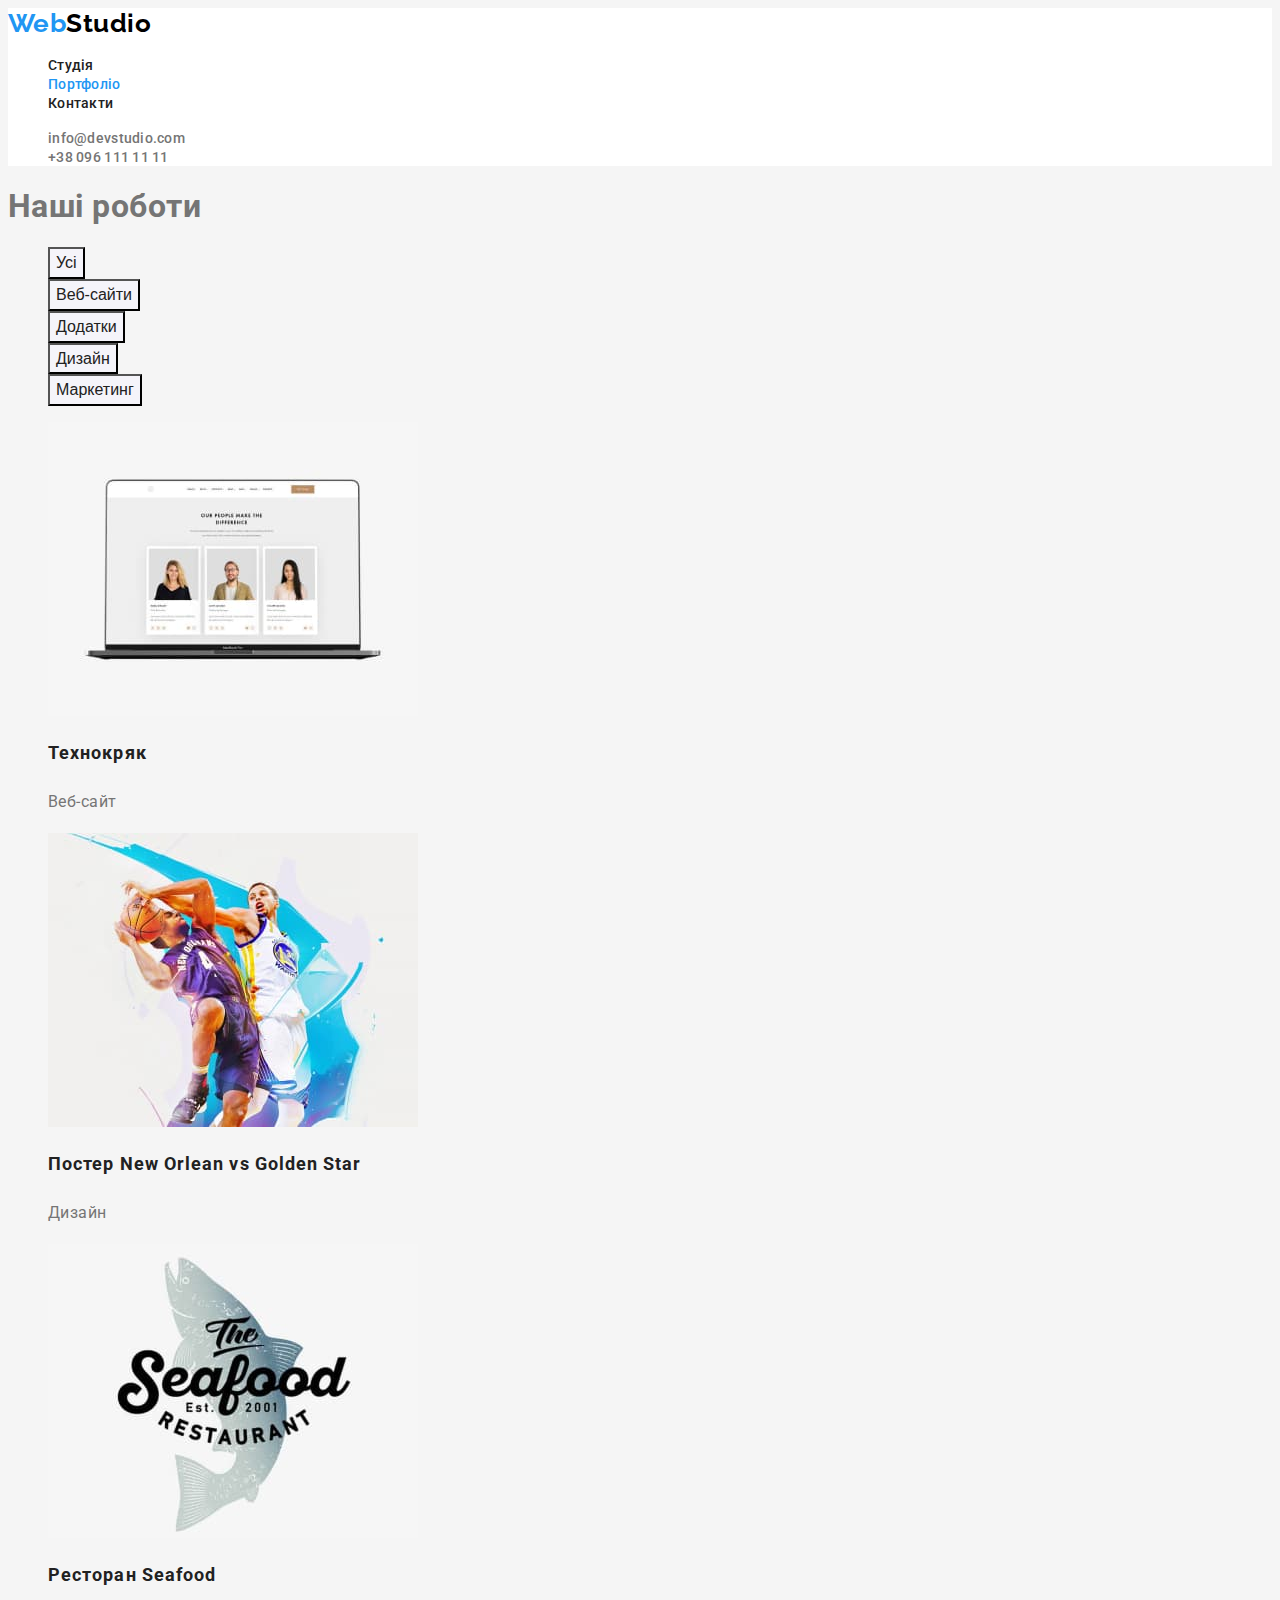
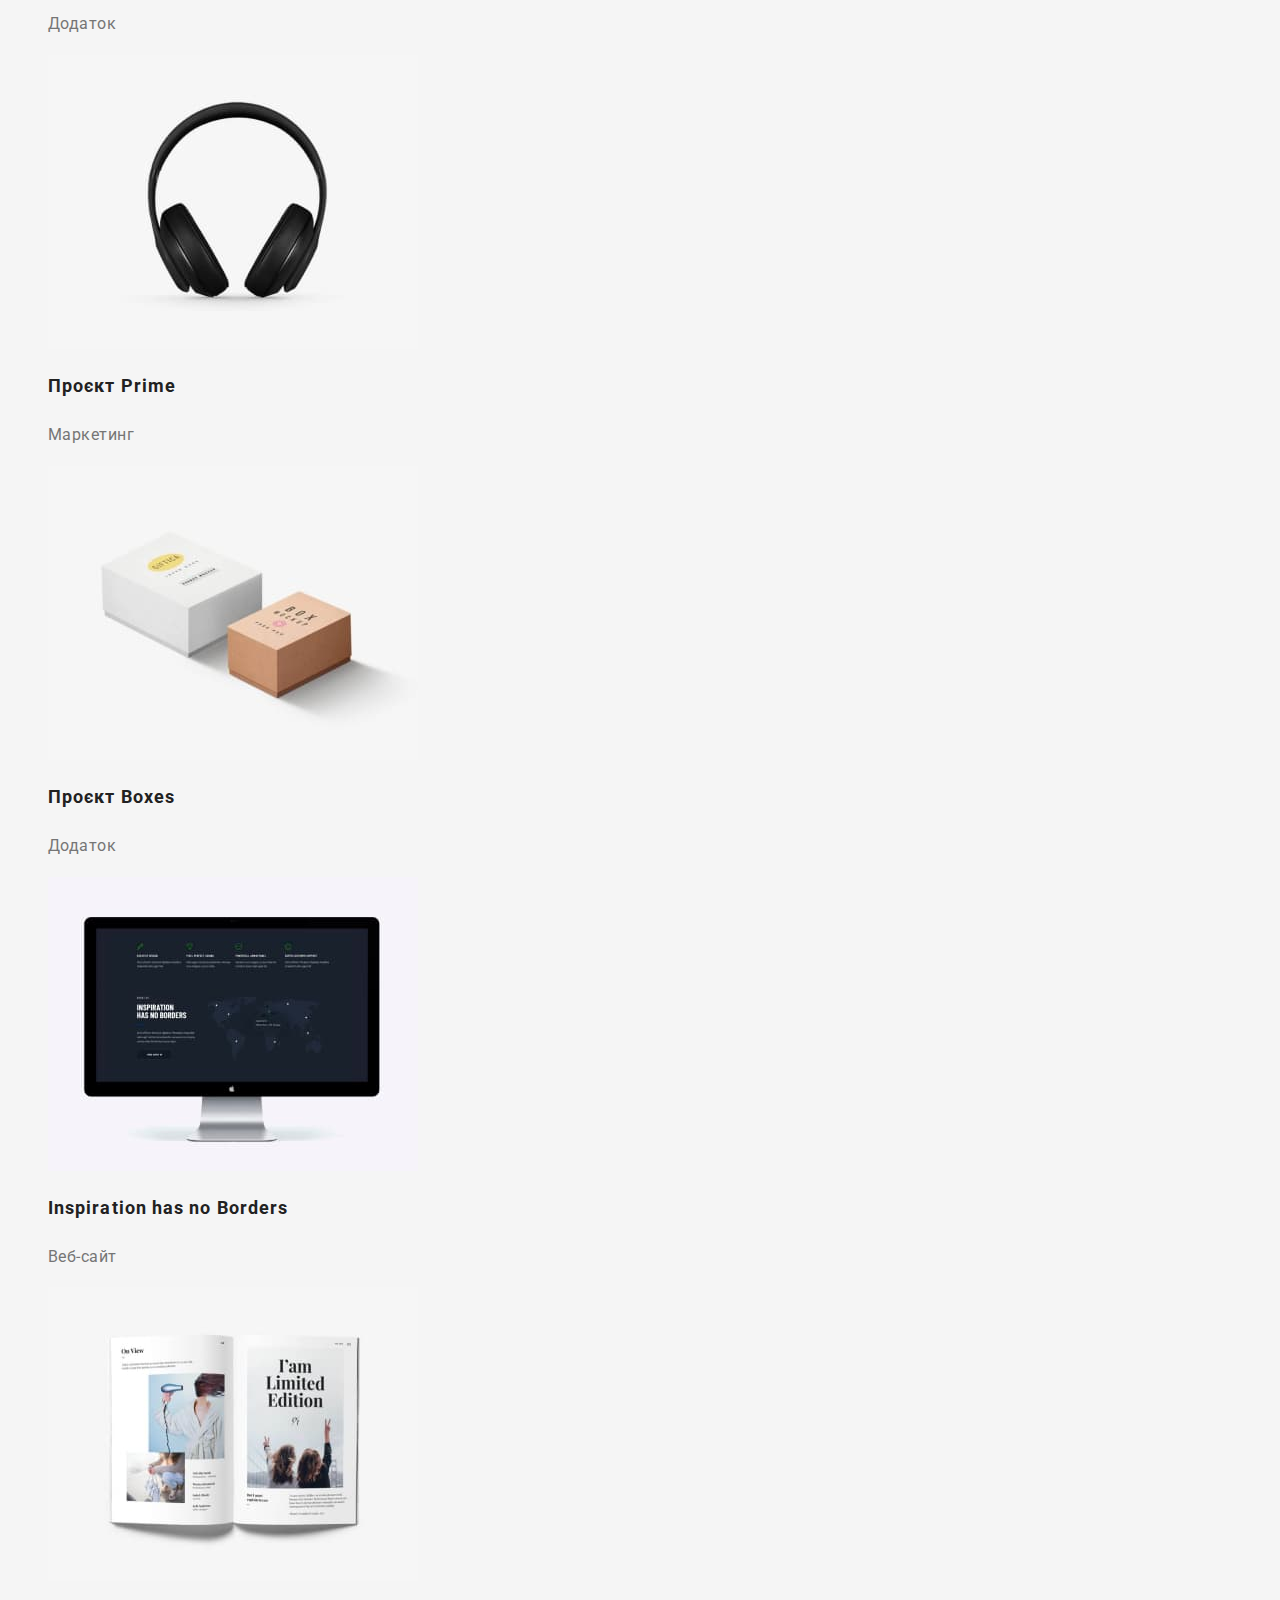
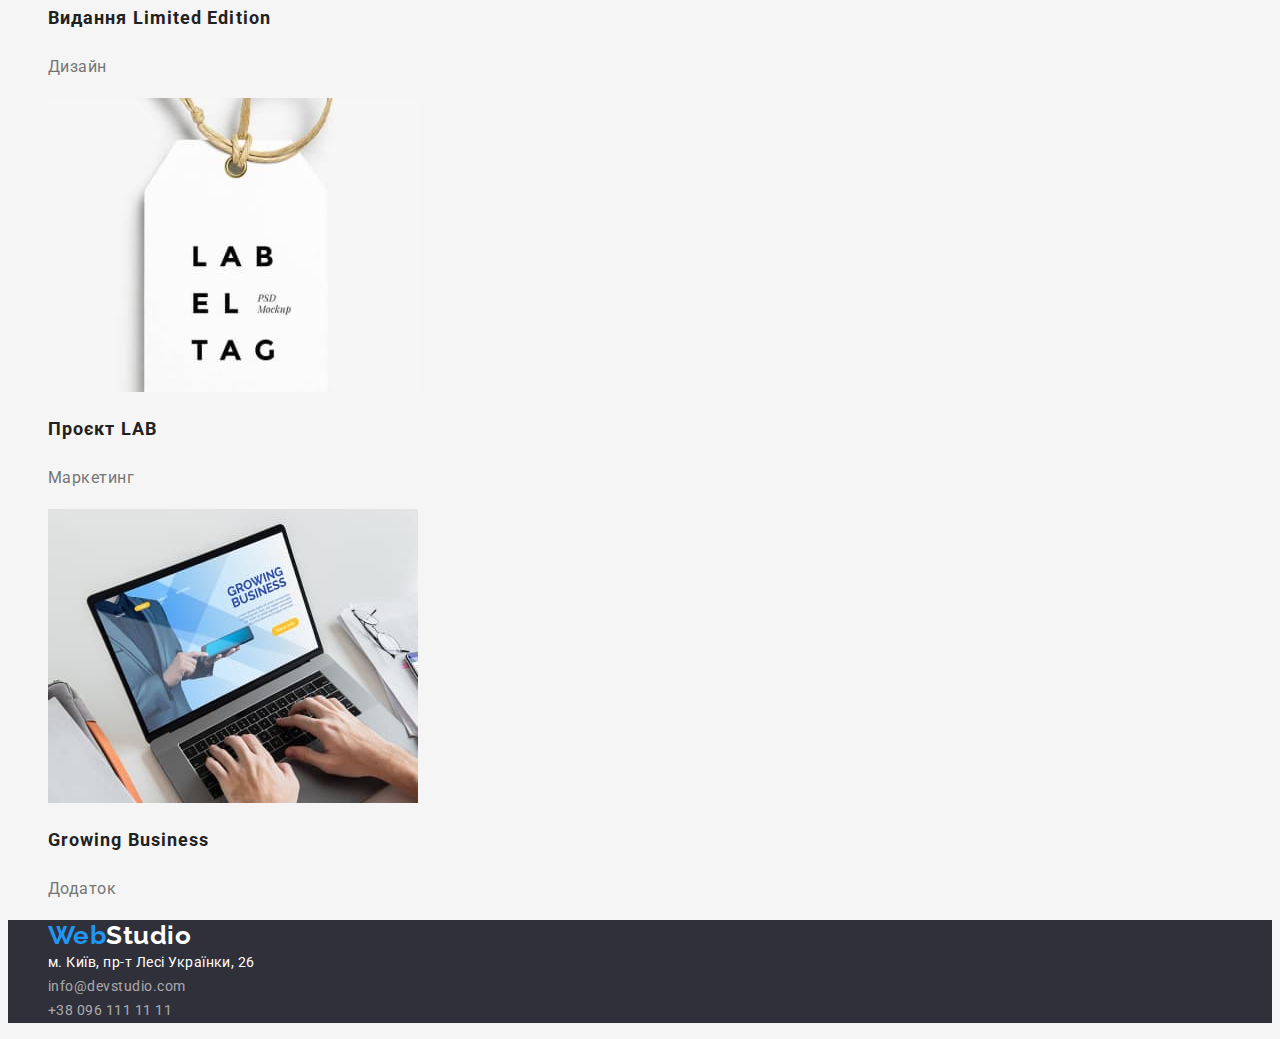
==== portfolio.html @ 2afbe490 "Initial commit" ====
<!DOCTYPE html>
<html lang="uk">
  <head>
    <meta charset="UTF-8" />
    <meta http-equiv="X-UA-Compatible" content="IE=edge" />
    <meta name="viewport" content="width=device-width, initial-scale=1.0" />
    <title>Document</title>
    <link rel="preconnect" href="https://fonts.googleapis.com" />
    <link rel="preconnect" href="https://fonts.gstatic.com" crossorigin />
    <link
      href="https://fonts.googleapis.com/css2?family=Raleway:wght@700&family=Roboto:wght@400;500;700;900&display=swap"
      rel="stylesheet"
    />
    <link rel="stylesheet" href="./css/styles.css" />
  </head>
  <body>
    <!--Шапка-->
    <header class="page">
      <a href="./index.html" lang="en" class="logo-link current"
        ><span class="style">Web</span>Studio</a
      >
      <nav>
        <ul class="site-nav list">
          <li><a href="./index.html" class="link">Студія</a></li>
          <li><a href="" class="link current">Портфоліо</a></li>
          <li><a href="" class="link">Контакти</a></li>
        </ul>
      </nav>
      <ul class="contact-nav list">
        <li><a href="mailto:info@devstudio.com" class="link">info@devstudio.com</a></li>
        <li><a href="tel:+380961111111" class="link">+38 096 111 11 11</a></li>
      </ul>
    </header>

    <main>
      <section class="work">
        <h1>Наші роботи</h1>
        <ul class="button list">
          <li><button type="button" class="button-link">Усі</button></li>
          <li><button type="button" class="button-link">Веб-сайти</button></li>
          <li><button type="button" class="button-link">Додатки</button></li>
          <li><button type="button" class="button-link">Дизайн</button></li>
          <li><button type="button" class="button-link">Маркетинг</button></li>
        </ul>
        <ul class="list">
          <li>
            <img src="./images/ovpen_laptop.jpg" alt="Відкритий ноутбук" width="370" height="294" />
            <h2 class="work-title">Технокряк</h2>
            <p class="text">Веб-сайт</p>
          </li>
          <li>
            <img
              src="./images/basketball.jpg"
              alt="Два чоловіка грають в баскетбол"
              width="370"
              height="294"
            />
            <h2 class="work-title">Постер <span lang="en"> New Orlean vs Golden Star </span></h2>
            <p class="text">Дизайн</p>
          </li>
          <li>
            <img src="./images/restaurant.jpg" alt="Логотип ресторану" width="370" height="294" />
            <h2 class="work-title">Ресторан<span lang="en"> Seafood</span></h2>
            <p class="text">Додаток</p>
          </li>
          <li>
            <img src="./images/headphone.jpg" alt="Навушники" width="370" height="294" />
            <h2 class="work-title">Проєкт<span lang="en"> Prime</span></h2>
            <p class="text">Маркетинг</p>
          </li>
          <li>
            <img src="./images/box.jpg" alt="Дві коробки" width="370" height="294" />
            <h2 class="work-title">Проєкт<span lang="en"> Boxes</span></h2>
            <p class="text">Додаток</p>
          </li>
          <li>
            <img
              src="./images/screen.jpg"
              alt="Чорний монітор комп'ютеру"
              width="370"
              height="294"
            />
            <h2 lang="en" class="work-title">Inspiration has no Borders</h2>
            <p class="text">Веб-сайт</p>
          </li>
          <li>
            <img src="./images/journal.jpg" alt="Відкритий журнал" width="370" height="294" />
            <h2 class="work-title">Видання<span lang="en"> Limited Edition</span></h2>
            <p class="text">Дизайн</p>
          </li>
          <li>
            <img src="./images/tag.jpg" alt="Бірка" width="370" height="294" />
            <h2 class="work-title">Проєкт<span lang="en"> LAB</span></h2>
            <p class="text">Маркетинг</p>
          </li>
          <li>
            <img
              src="./images/work_laptop.jpg"
              alt="Працюють на ноутбуці"
              width="370"
              height="294"
            />
            <h2 lang="en" class="work-title">Growing Business</h2>
            <p class="text">Додаток</p>
          </li>
        </ul>
      </section>
    </main>

    <!--Контакти-->
    <footer>
      <address>
        <ul class="footer list">
          <li>
            <a href="./index.html" lang="en" class="logo-link current"
              ><span class="style">Web</span><span class="part">Studio</span></a
            >
          </li>
          <li>
            <a
              href="https://www.google.com/maps/place/%D0%B1%D1%83%D0%BB.+%D0%9B%D0%B5%D1%81%D0%B8+%D0%A3%D0%BA%D1%80%D0%B0%D0%B8%D0%BD%D0%BA%D0%B8,+26,+%D0%9A%D0%B8%D0%B5%D0%B2,+02000/@50.4265807,30.5361971,17z/data=!3m1!4b1!4m5!3m4!1s0x40d4cf0e033ecbe9:0x57a4dffefec77da0!8m2!3d50.4265807!4d30.5383858"
              target="_blank"
              rel="noopener noreferrer"
              class="aside"
              >м. Київ, пр-т Лесі Українки, 26</a
            >
          </li>
          <li><a href="mailto:info@devstudio.com" class="link">info@devstudio.com</a></li>
          <li><a href="tel:+380961111111" class="link">+38 096 111 11 11</a></li>
        </ul>
      </address>
    </footer>
  </body>
</html>
---- css/styles.css ----
:root {
    --primary-text-color: #757575;
    --title-text-color: #212121;
    --accent-color: #2196F3;
    --primary-white-color: #FFFFFF;
}
body {
    background-color:#F5F5F5;
    color: var(--primary-text-color);
    font-family: Roboto, sans-serif;
    letter-spacing: 0.03em;
}
button {
    cursor: pointer;
}
.list {
    list-style: none;
}
.page {
    background-color: var(--primary-white-color);
}
/* logo */
.logo-link {
    color: #000000;
    font-family: Raleway;
    font-weight: 700;
    font-size: 26px;
    line-height: 1.19;
    text-decoration: none;
}
.logo-link .style {
    color: var(--accent-color);
}

/* site-nav */
.site-nav .link, 
.contact-nav .link {
    color: var(--title-text-color);
    font-weight: 500;
    font-size: 14px;
    line-height: 1.14;
    letter-spacing: 0.02em;
    text-decoration: none;

}
.site-nav .link:hover,
.site-nav .link:focus {
    color: var(--accent-color);
}
.site-nav .link.current {
    color: var(--accent-color);
}
/* contact-nav*/
/*.contact-nav .link {
    color: var(--title-text-color);
    font-weight: 500;
    font-size: 14px;
    line-height: 1.14;
    letter-spacing: 0.02em;
    text-decoration: none;
}*/
.contact-nav .link {
    color: var(--primary-text-color);
    text-decoration: none;
}
.contact-nav .link:hover,
.contact-nav .link:focus {
    color: var(--accent-color);
}
/* hero*/
.hero {
    background-color: #2F303A;
}
.hero-title {
    color: var(--primary-white-color);
    font-weight: 900;
    font-size: 44px;
    line-height: 1.36;
    text-align: center;
    letter-spacing: 0.06em;
    text-transform: uppercase;
}
.hero-text {
    background-color: var(--accent-color);
    color: var(--primary-white-color);
    font-weight: 700;
    font-size: 16px;
    line-height: 1.87;
    display: flex;
    align-items: center;
    text-align: center;
    letter-spacing: 0.06em;
}
/* Якості та чим займ*/
.section-title {
    color: var(--title-text-color);
    font-weight: 700;
    font-size: 36px;
    line-height: 1,16;
    text-align: center;
}
.feature-list .title {
    color: var(--title-text-color);
    font-weight: 700;
    font-size: 14px;
    line-height: 1.14;
    text-transform: uppercase;
}
.feature-list .text {
    font-size: 14px;
    line-height: 1.71;
}
/*team*/
.team {
    background-color: #F5F4FA;
}
.team-title {
    color: var(--title-text-color);
    font-weight: 700;
    font-size: 36px;
    line-height: 1.16;
    text-align: center;
}
.team-list {
    color: var(--title-text-color);
    font-weight: 500;
    font-size: 16px;
    line-height: 1.18;
    text-align: center;
}
.team .text {
    font-size: 16px;
    line-height: 1.18; 
    text-align: center;
}
/*footer*/
.footer {
    background-color: #2F303A;
    font-style: normal;
}
.logo-link .part {
    color: var(--primary-white-color);
}
.footer .aside {
    color: var(--primary-white-color);
    font-size: 14px;
    line-height: 1.71;
    text-decoration: none;
}
.footer .aside:hover,
.footer .aside:focus {
    color: var(--accent-color);
}
.footer .link {
    color: rgba(255, 255, 255, 0.6);
    font-size: 14px;
    line-height: 1.71;
    text-decoration: none;
}
.footer .link:hover,
.footer .link:focus {
    color: var(--accent-color);
}
/*Кнопки*/
.button .button-link {
    background-color: #F5F4FA;
    color: var(--title-text-color);
    font-weight: 500;
    font-size: 16px;
    line-height: 1.62; 
    text-align: center;
}
.button .button-link:hover,
.button .button-link:focus {
    background-color: var(--accent-color);
    color: var(--primary-white-color);
}
/* Наши работы*/
.work-title {
    color: var(--title-text-color);
    font-weight: 700;
    font-size: 18px;
    line-height: 2;
    letter-spacing: 0.06em;
}
.work .text {
    font-size: 16px;
    line-height: 1.87;
}
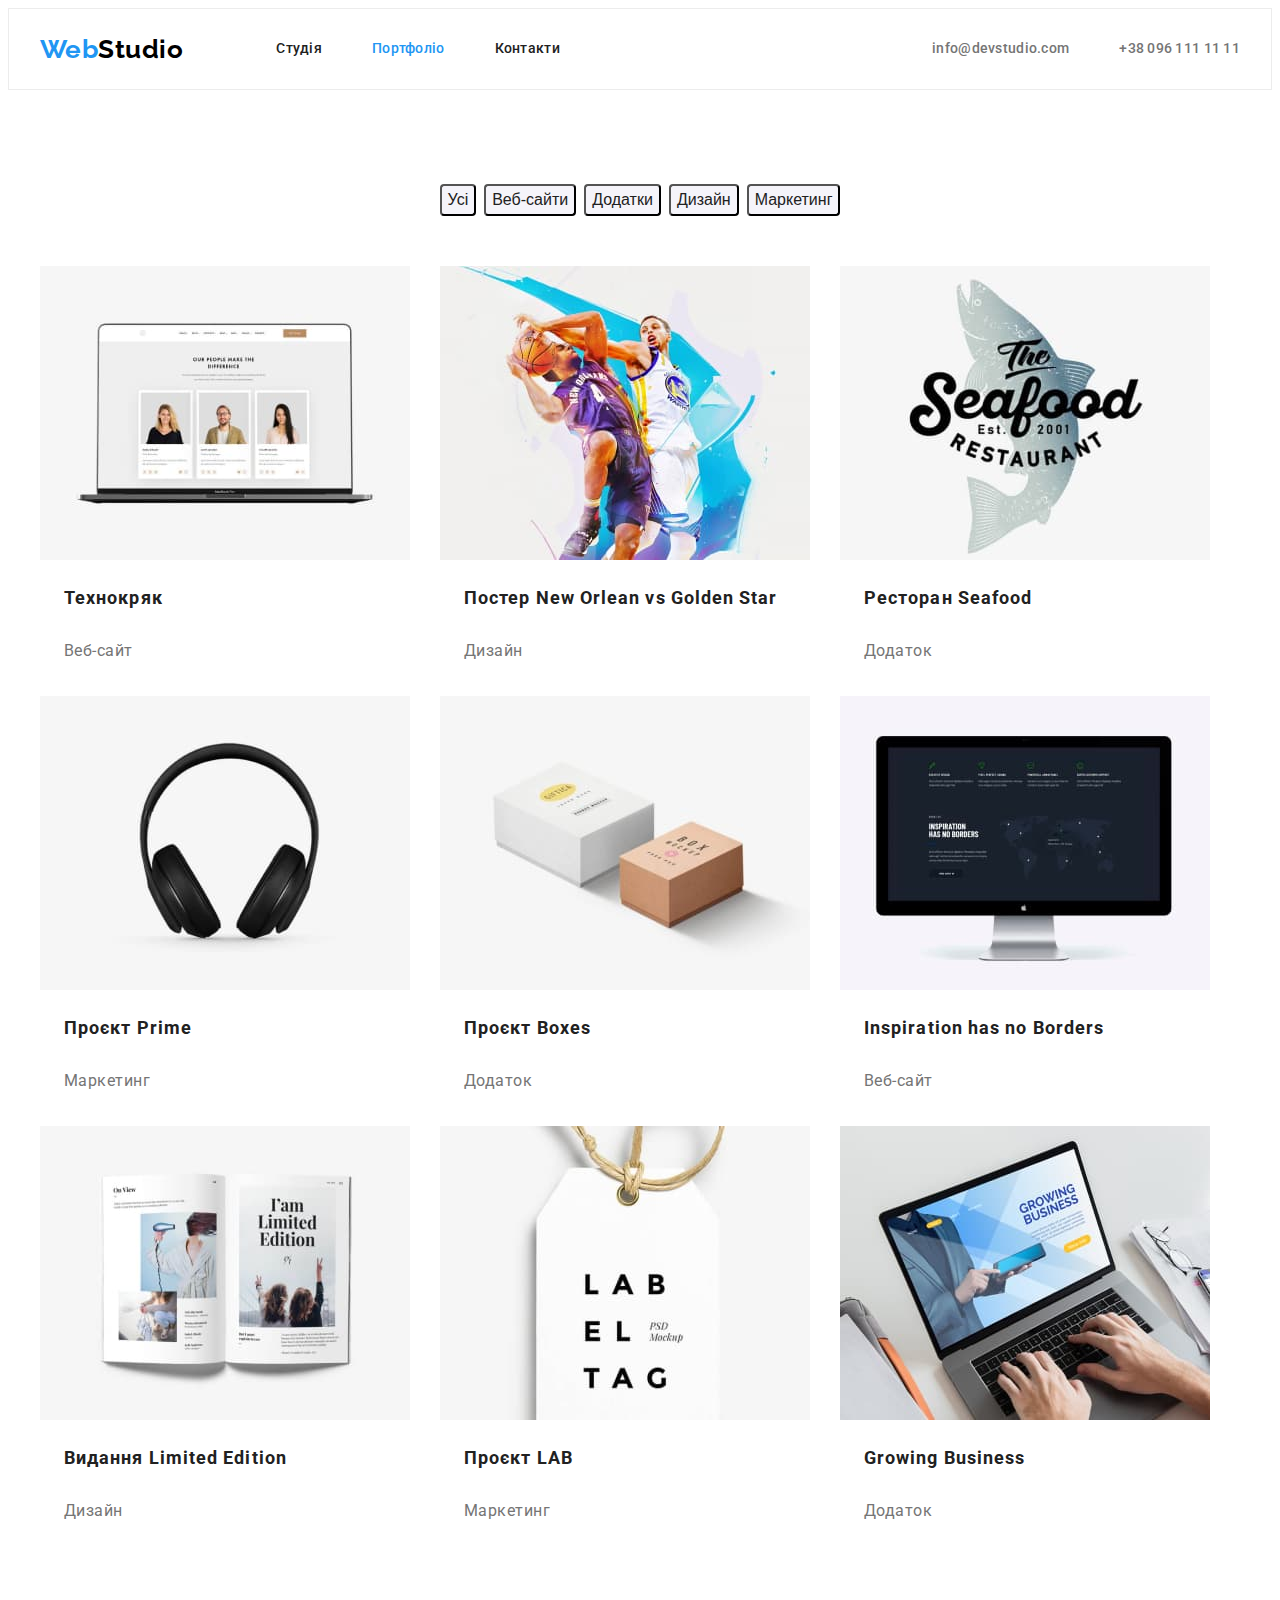
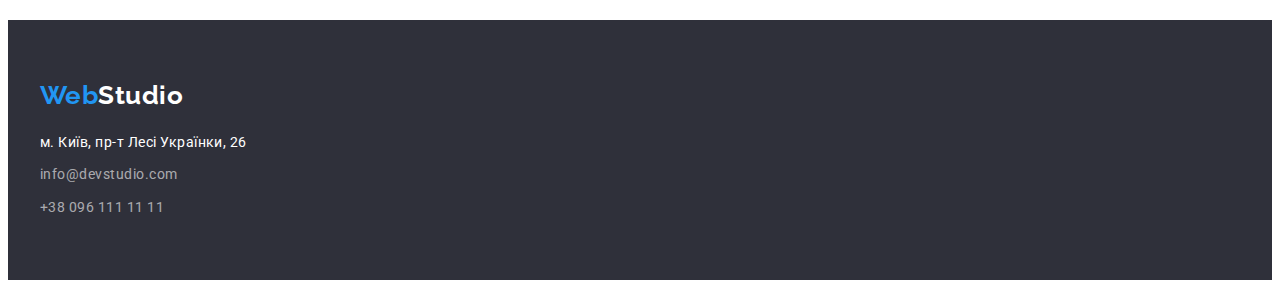
==== commit 3a8023cb: "add flex" ====
--- a/portfolio.html
+++ b/portfolio.html
@@ -4,131 +4,168 @@
     <meta charset="UTF-8" />
     <meta http-equiv="X-UA-Compatible" content="IE=edge" />
     <meta name="viewport" content="width=device-width, initial-scale=1.0" />
-    <title>Document</title>
+    <title>Portfolio</title>
     <link rel="preconnect" href="https://fonts.googleapis.com" />
     <link rel="preconnect" href="https://fonts.gstatic.com" crossorigin />
     <link
       href="https://fonts.googleapis.com/css2?family=Raleway:wght@700&family=Roboto:wght@400;500;700;900&display=swap"
       rel="stylesheet"
     />
+    <link
+      rel="stylesheet"
+      href="https://cdnjs.cloudflare.com/ajax/libs/modern-normalize/1.1.0/modern-normalize.min.css"
+      integrity="sha512-wpPYUAdjBVSE4KJnH1VR1HeZfpl1ub8YT/NKx4PuQ5NmX2tKuGu6U/JRp5y+Y8XG2tV+wKQpNHVUX03MfMFn9Q=="
+      crossorigin="anonymous"
+      referrerpolicy="no-referrer"
+    />
     <link rel="stylesheet" href="./css/styles.css" />
   </head>
   <body>
-    <!--Шапка-->
-    <header class="page">
-      <a href="./index.html" lang="en" class="logo-link current"
-        ><span class="style">Web</span>Studio</a
-      >
-      <nav>
-        <ul class="site-nav list">
-          <li><a href="./index.html" class="link">Студія</a></li>
-          <li><a href="" class="link current">Портфоліо</a></li>
-          <li><a href="" class="link">Контакти</a></li>
+    <!----- HEADER ----->
+    <header class="header">
+      <div class="container header-container">
+        <a href="./index.html" lang="en" class="logo-link current"
+          ><span class="style">Web</span>Studio</a
+        >
+        <nav>
+          <ul class="site-nav list">
+            <li class="item"><a href="" class="link">Студія</a></li>
+            <li class="item"><a href="./portfolio.html" class="link current">Портфоліо</a></li>
+            <li class="item"><a href="" class="link">Контакти</a></li>
+          </ul>
+        </nav>
+
+        <ul class="contact-nav list">
+          <li class="item">
+            <a href="mailto:info@devstudio.com" class="link">info@devstudio.com</a>
+          </li>
+          <li class="item"><a href="tel:+380961111111" class="link">+38 096 111 11 11</a></li>
         </ul>
-      </nav>
-      <ul class="contact-nav list">
-        <li><a href="mailto:info@devstudio.com" class="link">info@devstudio.com</a></li>
-        <li><a href="tel:+380961111111" class="link">+38 096 111 11 11</a></li>
-      </ul>
+      </div>
     </header>
 
     <main>
-      <section class="work">
-        <h1>Наші роботи</h1>
-        <ul class="button list">
-          <li><button type="button" class="button-link">Усі</button></li>
-          <li><button type="button" class="button-link">Веб-сайти</button></li>
-          <li><button type="button" class="button-link">Додатки</button></li>
-          <li><button type="button" class="button-link">Дизайн</button></li>
-          <li><button type="button" class="button-link">Маркетинг</button></li>
-        </ul>
-        <ul class="list">
-          <li>
-            <img src="./images/ovpen_laptop.jpg" alt="Відкритий ноутбук" width="370" height="294" />
-            <h2 class="work-title">Технокряк</h2>
-            <p class="text">Веб-сайт</p>
-          </li>
-          <li>
-            <img
-              src="./images/basketball.jpg"
-              alt="Два чоловіка грають в баскетбол"
-              width="370"
-              height="294"
-            />
-            <h2 class="work-title">Постер <span lang="en"> New Orlean vs Golden Star </span></h2>
-            <p class="text">Дизайн</p>
-          </li>
-          <li>
-            <img src="./images/restaurant.jpg" alt="Логотип ресторану" width="370" height="294" />
-            <h2 class="work-title">Ресторан<span lang="en"> Seafood</span></h2>
-            <p class="text">Додаток</p>
-          </li>
-          <li>
-            <img src="./images/headphone.jpg" alt="Навушники" width="370" height="294" />
-            <h2 class="work-title">Проєкт<span lang="en"> Prime</span></h2>
-            <p class="text">Маркетинг</p>
-          </li>
-          <li>
-            <img src="./images/box.jpg" alt="Дві коробки" width="370" height="294" />
-            <h2 class="work-title">Проєкт<span lang="en"> Boxes</span></h2>
-            <p class="text">Додаток</p>
-          </li>
-          <li>
-            <img
-              src="./images/screen.jpg"
-              alt="Чорний монітор комп'ютеру"
-              width="370"
-              height="294"
-            />
-            <h2 lang="en" class="work-title">Inspiration has no Borders</h2>
-            <p class="text">Веб-сайт</p>
-          </li>
-          <li>
-            <img src="./images/journal.jpg" alt="Відкритий журнал" width="370" height="294" />
-            <h2 class="work-title">Видання<span lang="en"> Limited Edition</span></h2>
-            <p class="text">Дизайн</p>
-          </li>
-          <li>
-            <img src="./images/tag.jpg" alt="Бірка" width="370" height="294" />
-            <h2 class="work-title">Проєкт<span lang="en"> LAB</span></h2>
-            <p class="text">Маркетинг</p>
-          </li>
-          <li>
-            <img
-              src="./images/work_laptop.jpg"
-              alt="Працюють на ноутбуці"
-              width="370"
-              height="294"
-            />
-            <h2 lang="en" class="work-title">Growing Business</h2>
-            <p class="text">Додаток</p>
-          </li>
-        </ul>
+      <!-- OPERATION -->
+      <section class="section section-operation">
+        <div class="container section-container">
+          <!-- <h1>Наші роботи</h1> -->
+          <ul class="button-items list">
+            <li class="button-item"><button type="button" class="button-link all">Усі</button></li>
+
+            <li class="button-item">
+              <button type="button" class="button-link web">Веб-сайти</button>
+            </li>
+            <li class="button-item">
+              <button type="button" class="button-link app">Додатки</button>
+            </li>
+            <li class="button-item">
+              <button type="button" class="button-link design">Дизайн</button>
+            </li>
+            <li class="button-item">
+              <button type="button" class="button-link ads">Маркетинг</button>
+            </li>
+          </ul>
+          <ul class="operation-lists list">
+            <li class="operation-list">
+              <img
+                src="./images/ovpen_laptop.jpg"
+                alt="Відкритий ноутбук"
+                width="370"
+                height="294"
+              />
+              <h2 class="operation-title">Технокряк</h2>
+              <p class="operation-text">Веб-сайт</p>
+            </li>
+            <li class="operation-list">
+              <img
+                src="./images/basketball.jpg"
+                alt="Два чоловіка грають в баскетбол"
+                width="370"
+                height="294"
+              />
+              <h2 class="operation-title">
+                Постер <span lang="en"> New Orlean vs Golden Star </span>
+              </h2>
+              <p class="operation-text">Дизайн</p>
+            </li>
+            <li class="operation-list">
+              <img src="./images/restaurant.jpg" alt="Логотип ресторану" width="370" height="294" />
+              <h2 class="operation-title">Ресторан<span lang="en"> Seafood</span></h2>
+              <p class="operation-text">Додаток</p>
+            </li>
+            <li class="operation-list">
+              <img src="./images/headphone.jpg" alt="Навушники" width="370" height="294" />
+              <h2 class="operation-title">Проєкт<span lang="en"> Prime</span></h2>
+              <p class="operation-text">Маркетинг</p>
+            </li>
+            <li class="operation-list">
+              <img src="./images/box.jpg" alt="Дві коробки" width="370" height="294" />
+              <h2 class="operation-title">Проєкт<span lang="en"> Boxes</span></h2>
+              <p class="operation-text">Додаток</p>
+            </li>
+            <li class="operation-list">
+              <img
+                src="./images/screen.jpg"
+                alt="Чорний монітор комп'ютеру"
+                width="370"
+                height="294"
+              />
+              <h2 lang="en" class="operation-title">Inspiration has no Borders</h2>
+              <p class="operation-text">Веб-сайт</p>
+            </li>
+            <li class="operation-list">
+              <img src="./images/journal.jpg" alt="Відкритий журнал" width="370" height="294" />
+              <h2 class="operation-title">Видання<span lang="en"> Limited Edition</span></h2>
+              <p class="operation-text">Дизайн</p>
+            </li>
+            <li class="operation-list">
+              <img src="./images/tag.jpg" alt="Бірка" width="370" height="294" />
+              <h2 class="operation-title">Проєкт<span lang="en"> LAB</span></h2>
+              <p class="operation-text">Маркетинг</p>
+            </li>
+            <li class="operation-list">
+              <img
+                src="./images/work_laptop.jpg"
+                alt="Працюють на ноутбуці"
+                width="370"
+                height="294"
+              />
+              <h2 lang="en" class="operation-title">Growing Business</h2>
+              <p class="operation-text">Додаток</p>
+            </li>
+          </ul>
+        </div>
       </section>
     </main>
 
-    <!--Контакти-->
-    <footer>
-      <address>
-        <ul class="footer list">
-          <li>
-            <a href="./index.html" lang="en" class="logo-link current"
-              ><span class="style">Web</span><span class="part">Studio</span></a
-            >
-          </li>
-          <li>
-            <a
-              href="https://www.google.com/maps/place/%D0%B1%D1%83%D0%BB.+%D0%9B%D0%B5%D1%81%D0%B8+%D0%A3%D0%BA%D1%80%D0%B0%D0%B8%D0%BD%D0%BA%D0%B8,+26,+%D0%9A%D0%B8%D0%B5%D0%B2,+02000/@50.4265807,30.5361971,17z/data=!3m1!4b1!4m5!3m4!1s0x40d4cf0e033ecbe9:0x57a4dffefec77da0!8m2!3d50.4265807!4d30.5383858"
-              target="_blank"
-              rel="noopener noreferrer"
-              class="aside"
-              >м. Київ, пр-т Лесі Українки, 26</a
-            >
-          </li>
-          <li><a href="mailto:info@devstudio.com" class="link">info@devstudio.com</a></li>
-          <li><a href="tel:+380961111111" class="link">+38 096 111 11 11</a></li>
-        </ul>
-      </address>
+    <!----- FOOTER ----->
+    <footer class="footer">
+      <div class="container footer-container">
+        <address class="address">
+          <ul class="footer-items list">
+            <li class="footer-logo">
+              <a href="./index.html" lang="en" class="logo-link current"
+                ><span class="style">Web</span><span class="part">Studio</span></a
+              >
+            </li>
+            <li class="footer-aside">
+              <a
+                href="https://www.google.com/maps/place/%D0%B1%D1%83%D0%BB.+%D0%9B%D0%B5%D1%81%D0%B8+%D0%A3%D0%BA%D1%80%D0%B0%D0%B8%D0%BD%D0%BA%D0%B8,+26,+%D0%9A%D0%B8%D0%B5%D0%B2,+02000/@50.4265807,30.5361971,17z/data=!3m1!4b1!4m5!3m4!1s0x40d4cf0e033ecbe9:0x57a4dffefec77da0!8m2!3d50.4265807!4d30.5383858"
+                target="_blank"
+                rel="noopener noreferrer"
+                class="aside"
+                >м. Київ, пр-т Лесі Українки, 26</a
+              >
+            </li>
+            <li class="footer-mail">
+              <a href="mailto:info@devstudio.com" class="link">info@devstudio.com</a>
+            </li>
+            <li class="footer-phone">
+              <a href="tel:+380961111111" class="link">+38 096 111 11 11</a>
+            </li>
+          </ul>
+        </address>
+      </div>
     </footer>
   </body>
 </html>
--- a/css/styles.css
+++ b/css/styles.css
@@ -1,189 +1,367 @@
 :root {
-    --primary-text-color: #757575;
-    --title-text-color: #212121;
-    --accent-color: #2196F3;
-    --primary-white-color: #FFFFFF;
-}
+  --primary-text-color: #757575;
+  --title-text-color: #212121;
+  --accent-color: #2196f3;
+  --primary-white-color: #ffffff;
+}
+
 body {
-    background-color:#F5F5F5;
-    color: var(--primary-text-color);
-    font-family: Roboto, sans-serif;
-    letter-spacing: 0.03em;
-}
+  background-color: var(--primary-white-color);
+  color: var(--primary-text-color);
+  font-family: Roboto, sans-serif;
+  letter-spacing: 0.03em;
+}
+
+h1,
+h2,
+h3,
+h4,
+p {
+  margin: 0;
+}
+
+ul,
+ol {
+  margin: 0;
+  padding-left: 0;
+}
+
+img {
+  display: block;
+}
+
+.container {
+  width: 1200px;
+  padding-left: 15px;
+  padding-right: 15px;
+  margin-right: auto;
+  margin-left: auto;
+}
+
 button {
-    cursor: pointer;
-}
+  cursor: pointer;
+}
+
 .list {
-    list-style: none;
-}
-.page {
-    background-color: var(--primary-white-color);
-}
-/* logo */
+  list-style: none;
+}
+
+/*------------- HEADER------------*/
+.header {
+  border: 1px solid #ececec;
+}
+.header-container {
+  display: flex;
+  align-items: center;
+}
+.site-navigation {
+  display: flex;
+}
+.contact-nav {
+  display: flex;
+}
+
+/* LOGO */
 .logo-link {
-    color: #000000;
-    font-family: Raleway;
-    font-weight: 700;
-    font-size: 26px;
-    line-height: 1.19;
-    text-decoration: none;
+  padding: 24px 0;
+  color: #000000;
+  font-family: Raleway;
+  font-weight: 700;
+  font-size: 26px;
+  line-height: 1.19;
+  text-decoration: none;
 }
 .logo-link .style {
-    color: var(--accent-color);
-}
-
-/* site-nav */
-.site-nav .link, 
+  color: var(--accent-color);
+}
+/* SITE-NAV */
+.site-nav {
+  display: flex;
+  margin-left: 93px;
+  align-items: center;
+}
+.site-nav .item:not(:last-child) {
+  margin-right: 50px;
+}
+.site-nav .link,
 .contact-nav .link {
-    color: var(--title-text-color);
-    font-weight: 500;
-    font-size: 14px;
-    line-height: 1.14;
-    letter-spacing: 0.02em;
-    text-decoration: none;
-
+  display: block;
+  padding-top: 32px;
+  padding-bottom: 32px;
+
+  color: var(--title-text-color);
+  font-weight: 500;
+  font-size: 14px;
+  line-height: 1.14;
+  letter-spacing: 0.02em;
+  text-decoration: none;
 }
 .site-nav .link:hover,
 .site-nav .link:focus {
-    color: var(--accent-color);
+  color: var(--accent-color);
 }
 .site-nav .link.current {
-    color: var(--accent-color);
-}
-/* contact-nav*/
-/*.contact-nav .link {
-    color: var(--title-text-color);
-    font-weight: 500;
-    font-size: 14px;
-    line-height: 1.14;
-    letter-spacing: 0.02em;
-    text-decoration: none;
-}*/
+  color: var(--accent-color);
+}
+/* CONTACT_NAV */
+.contact-nav {
+  margin-left: auto;
+}
+.contact-nav .item:not(:last-child) {
+  margin-right: 50px;
+}
 .contact-nav .link {
-    color: var(--primary-text-color);
-    text-decoration: none;
+  color: var(--primary-text-color);
+  text-decoration: none;
 }
 .contact-nav .link:hover,
 .contact-nav .link:focus {
-    color: var(--accent-color);
-}
-/* hero*/
+  color: var(--accent-color);
+}
+/*------- MAIN --------*/
+/* HERO */
 .hero {
-    background-color: #2F303A;
+  padding-top: 200px;
+  padding-bottom: 200px;
+  text-align: center;
+  background-color: #2f303a;
 }
 .hero-title {
-    color: var(--primary-white-color);
-    font-weight: 900;
-    font-size: 44px;
-    line-height: 1.36;
-    text-align: center;
-    letter-spacing: 0.06em;
-    text-transform: uppercase;
-}
-.hero-text {
-    background-color: var(--accent-color);
-    color: var(--primary-white-color);
-    font-weight: 700;
-    font-size: 16px;
-    line-height: 1.87;
-    display: flex;
-    align-items: center;
-    text-align: center;
-    letter-spacing: 0.06em;
-}
-/* Якості та чим займ*/
+  max-width: 696px;
+  margin-right: auto;
+  margin-left: auto;
+  margin-top: 0;
+  margin-bottom: 30px;
+
+  color: var(--primary-white-color);
+  font-weight: 900;
+  font-size: 44px;
+  line-height: 1.36;
+
+  letter-spacing: 0.06em;
+  text-transform: uppercase;
+}
+.button-text {
+  background-color: var(--accent-color);
+  color: var(--primary-white-color);
+  font-weight: 700;
+  font-size: 16px;
+  line-height: 1.87;
+
+  letter-spacing: 0.06em;
+  border-radius: 4px;
+  padding: 10px 32px;
+
+  box-shadow: 0px 4px 4px rgba(0, 0, 0, 0.15);
+}
+.button-text:active {
+  background: #188ce8;
+}
+
+/* FEATURE */
+.section {
+  padding-top: 94px;
+  padding-bottom: 94px;
+}
+.feature-list {
+  display: flex;
+}
+.feature-list .title {
+  margin-bottom: 10px;
+  margin-right: 30px;
+  color: var(--title-text-color);
+  font-weight: 700;
+  font-size: 14px;
+  line-height: 1.14;
+  text-transform: uppercase;
+}
+.feature-list .text {
+  margin-right: 30px;
+  font-size: 14px;
+  line-height: 1.71;
+}
+
+/* WORK */
+.section.section-work {
+  padding-top: 0;
+}
 .section-title {
-    color: var(--title-text-color);
-    font-weight: 700;
-    font-size: 36px;
-    line-height: 1,16;
-    text-align: center;
-}
-.feature-list .title {
-    color: var(--title-text-color);
-    font-weight: 700;
-    font-size: 14px;
-    line-height: 1.14;
-    text-transform: uppercase;
-}
-.feature-list .text {
-    font-size: 14px;
-    line-height: 1.71;
-}
-/*team*/
-.team {
-    background-color: #F5F4FA;
+  padding-top: 0;
+  padding-bottom: 50px;
+  color: var(--title-text-color);
+  font-weight: 700;
+  font-size: 36px;
+  line-height: 1.16;
+  text-align: center;
+}
+.work-list {
+  display: flex;
+}
+.work-item:not(:last-child) {
+  margin-right: 30px;
+}
+
+/* TEAM */
+.section-team {
+  background-color: #f5f4fa;
 }
 .team-title {
-    color: var(--title-text-color);
-    font-weight: 700;
-    font-size: 36px;
-    line-height: 1.16;
-    text-align: center;
-}
+  padding-bottom: 50px;
+  color: var(--title-text-color);
+  font-weight: 700;
+  font-size: 36px;
+  line-height: 1.16;
+  text-align: center;
+}
+.team-items {
+  display: flex;
+}
+.team-item {
+  background: #ffffff;
+  box-shadow: 0px 1px 3px rgba(0, 0, 0, 0.12), 0px 1px 1px rgba(0, 0, 0, 0.14),
+    0px 2px 1px rgba(0, 0, 0, 0.2);
+  border-radius: 0px 0px 4px 4px;
+}
+.team-item:not(:last-child) {
+  margin-right: 30px;
+}
+
 .team-list {
-    color: var(--title-text-color);
-    font-weight: 500;
-    font-size: 16px;
-    line-height: 1.18;
-    text-align: center;
-}
-.team .text {
-    font-size: 16px;
-    line-height: 1.18; 
-    text-align: center;
-}
-/*footer*/
+  margin-top: 30px;
+  margin-bottom: 10px;
+  color: var(--title-text-color);
+  font-weight: 500;
+  font-size: 16px;
+  line-height: 1.18;
+  text-align: center;
+}
+.team-text {
+  margin-bottom: 30px;
+  font-size: 16px;
+  line-height: 1.18;
+  text-align: center;
+}
+/*---------------FOOTER-------------*/
 .footer {
-    background-color: #2F303A;
-    font-style: normal;
+  background-color: #2f303a;
+}
+.footer-container {
+  padding-top: 60px;
+  padding-bottom: 60px;
+}
+.address {
+  font-style: normal;
+}
+.footer-logo {
+  margin-bottom: 20px;
 }
 .logo-link .part {
-    color: var(--primary-white-color);
+  color: var(--primary-white-color);
+}
+.footer-aside {
+  margin-bottom: 9px;
 }
 .footer .aside {
-    color: var(--primary-white-color);
-    font-size: 14px;
-    line-height: 1.71;
-    text-decoration: none;
+  margin-top: 20px;
+  color: var(--primary-white-color);
+  font-size: 14px;
+  line-height: 1.71;
+  text-decoration: none;
 }
 .footer .aside:hover,
 .footer .aside:focus {
-    color: var(--accent-color);
-}
+  color: var(--accent-color);
+}
+.footer-mail {
+  margin-bottom: 9px;
+}
+
 .footer .link {
-    color: rgba(255, 255, 255, 0.6);
-    font-size: 14px;
-    line-height: 1.71;
-    text-decoration: none;
+  color: rgba(255, 255, 255, 0.6);
+  font-size: 14px;
+  line-height: 1.71;
+  text-decoration: none;
 }
 .footer .link:hover,
 .footer .link:focus {
-    color: var(--accent-color);
-}
-/*Кнопки*/
-.button .button-link {
-    background-color: #F5F4FA;
-    color: var(--title-text-color);
-    font-weight: 500;
-    font-size: 16px;
-    line-height: 1.62; 
-    text-align: center;
-}
-.button .button-link:hover,
-.button .button-link:focus {
-    background-color: var(--accent-color);
-    color: var(--primary-white-color);
+  color: var(--accent-color);
+}
+/*----BUTTON----*/
+.section.section-operation {
+  display: flex;
+  padding-top: 0;
+  padding-bottom: 94px;
+}
+.button-items {
+  display: flex;
+
+  justify-content: center;
+  padding-top: 94px;
+  margin-bottom: 50px;
+}
+
+.button-items .button-link {
+  background-color: #f5f4fa;
+  color: var(--title-text-color);
+  font-weight: 500;
+  font-size: 16px;
+  line-height: 1.62;
+  text-align: center;
+  border-radius: 4px;
+}
+.button-items .button-link:hover,
+.button-items .button-link:focus {
+  background-color: var(--accent-color);
+  color: var(--primary-white-color);
+}
+.button-item:not(:last-child) {
+  margin-right: 8px;
+}
+.button .all {
+  width: 73px;
+  height: 38px;
+  padding: 6px 25px;
+}
+.button .web {
+  width: 125px;
+  height: 38px;
+  padding: 6px 22px;
+}
+.button .app {
+  width: 112px;
+  height: 38px;
+  padding: 6px 22px;
+}
+.button .design {
+  width: 103px;
+  height: 38px;
+  padding: 6px 22px;
+}
+.button .ads {
+  width: 130px;
+  height: 38px;
+  padding: 6px 22px;
 }
 /* Наши работы*/
-.work-title {
-    color: var(--title-text-color);
-    font-weight: 700;
-    font-size: 18px;
-    line-height: 2;
-    letter-spacing: 0.06em;
-}
-.work .text {
-    font-size: 16px;
-    line-height: 1.87;
-}+
+.operation-lists {
+  display: flex;
+  flex-wrap: wrap;
+  gap: 30px;
+}
+
+.operation-title {
+  margin-top: 20px;
+  margin-left: 24px;
+  color: var(--title-text-color);
+  font-weight: 700;
+  font-size: 18px;
+  line-height: 2;
+  letter-spacing: 0.06em;
+}
+.operation-text {
+  margin-top: 20px;
+  margin-left: 24px;
+  font-size: 16px;
+  line-height: 1.87;
+}
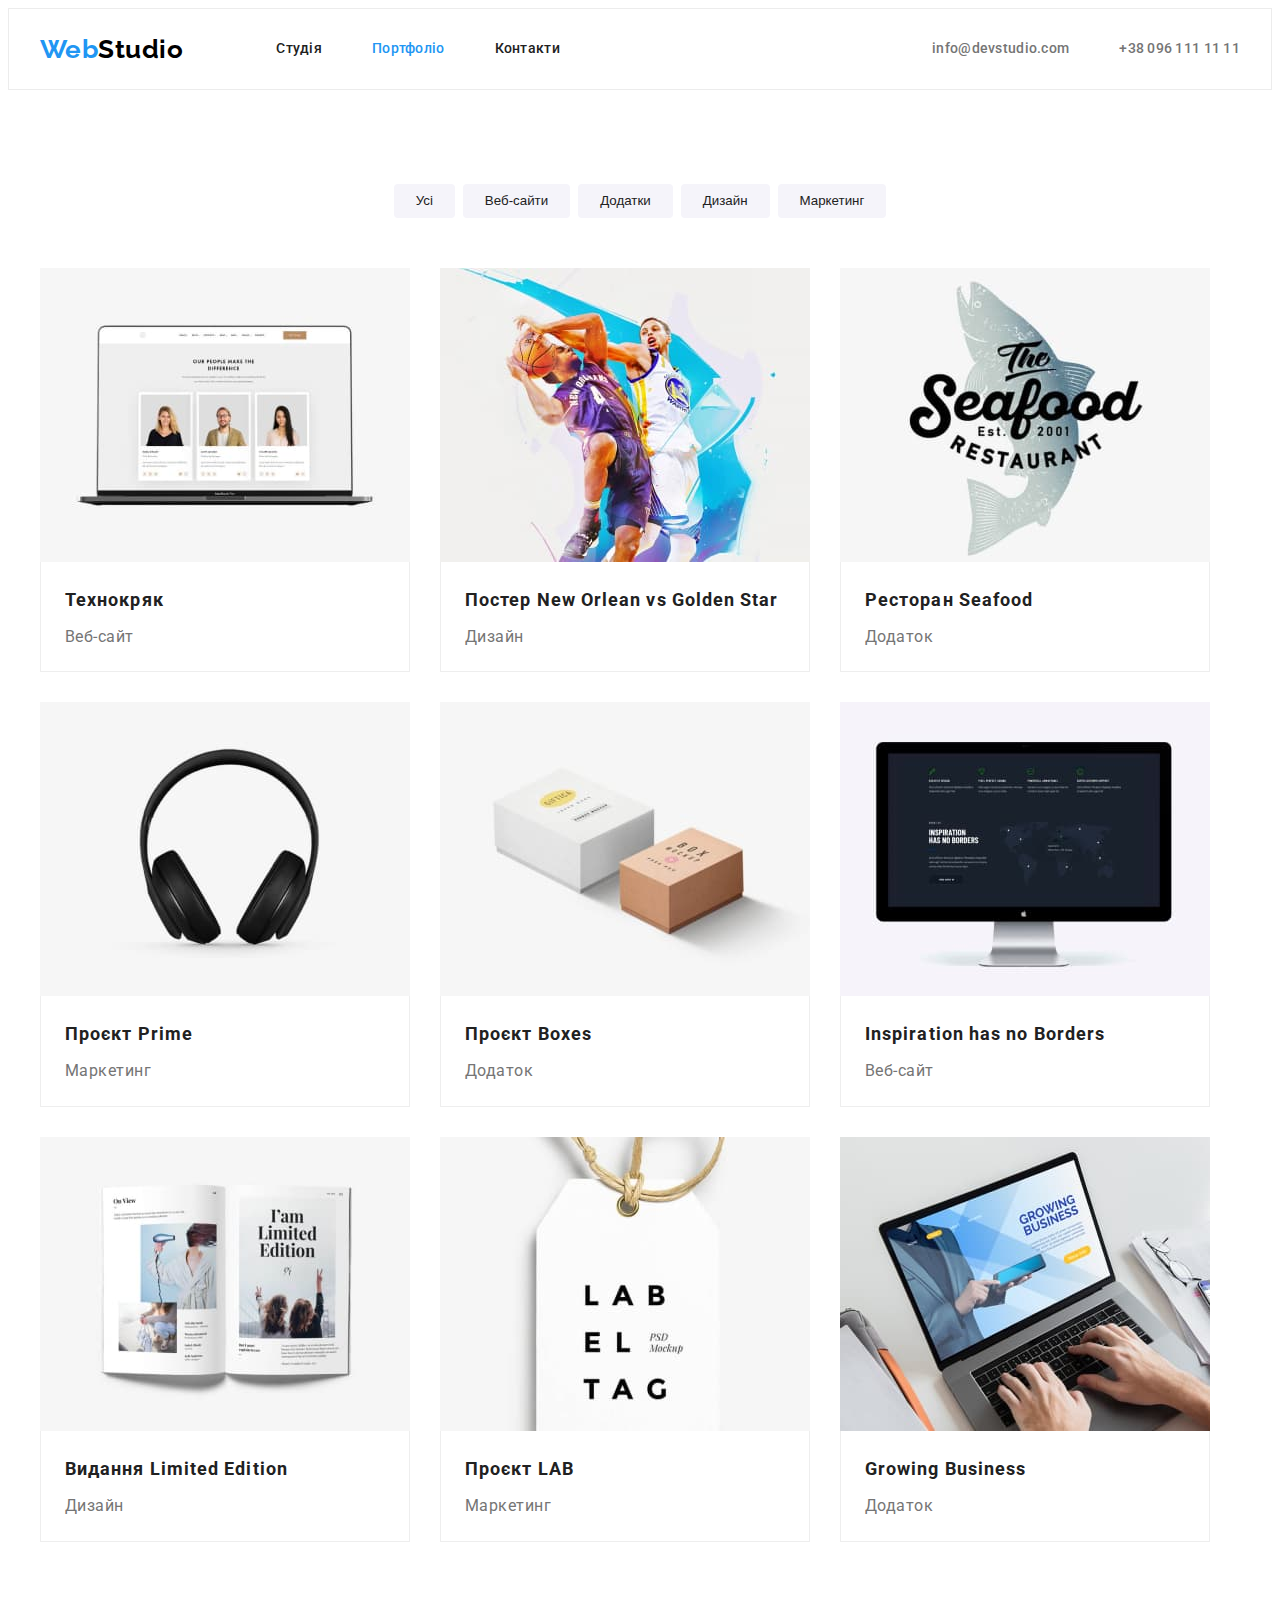
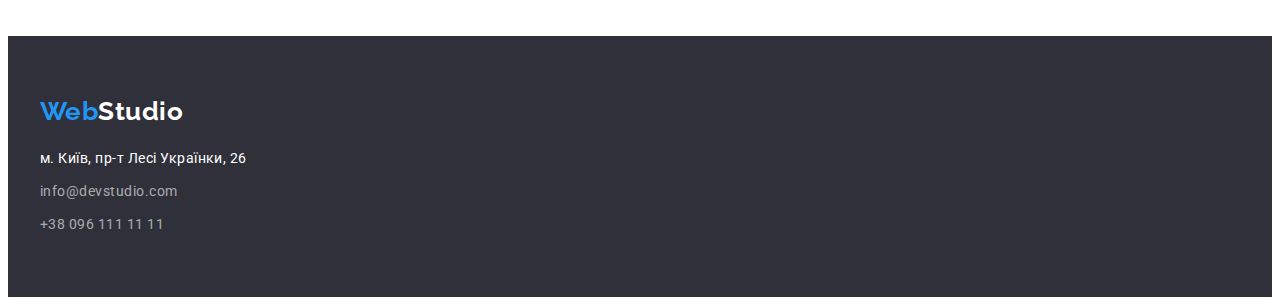
==== commit fb7b8743: "gap" ====
--- a/portfolio.html
+++ b/portfolio.html
@@ -29,9 +29,9 @@
         >
         <nav>
           <ul class="site-nav list">
-            <li class="item"><a href="" class="link">Студія</a></li>
+            <li class="item"><a href="./index.html" class="link">Студія</a></li>
             <li class="item"><a href="./portfolio.html" class="link current">Портфоліо</a></li>
-            <li class="item"><a href="" class="link">Контакти</a></li>
+            <li class="item"><a href="#" class="link">Контакти</a></li>
           </ul>
         </nav>
 
@@ -48,21 +48,22 @@
       <!-- OPERATION -->
       <section class="section section-operation">
         <div class="container section-container">
-          <!-- <h1>Наші роботи</h1> -->
+          <h1 class="visually-hidden">Наші роботи</h1>
           <ul class="button-items list">
-            <li class="button-item"><button type="button" class="button-link all">Усі</button></li>
-
             <li class="button-item">
-              <button type="button" class="button-link web">Веб-сайти</button>
+              <button type="button" class="button-link">Усі</button>
             </li>
             <li class="button-item">
-              <button type="button" class="button-link app">Додатки</button>
+              <button type="button" class="button-link">Веб-сайти</button>
             </li>
             <li class="button-item">
-              <button type="button" class="button-link design">Дизайн</button>
+              <button type="button" class="button-link">Додатки</button>
             </li>
             <li class="button-item">
-              <button type="button" class="button-link ads">Маркетинг</button>
+              <button type="button" class="button-link">Дизайн</button>
+            </li>
+            <li class="button-item">
+              <button type="button" class="button-link">Маркетинг</button>
             </li>
           </ul>
           <ul class="operation-lists list">
@@ -73,8 +74,10 @@
                 width="370"
                 height="294"
               />
-              <h2 class="operation-title">Технокряк</h2>
-              <p class="operation-text">Веб-сайт</p>
+              <div class="box">
+                <h2 class="operation-title">Технокряк</h2>
+                <p class="operation-text">Веб-сайт</p>
+              </div>
             </li>
             <li class="operation-list">
               <img
@@ -83,25 +86,33 @@
                 width="370"
                 height="294"
               />
-              <h2 class="operation-title">
-                Постер <span lang="en"> New Orlean vs Golden Star </span>
-              </h2>
-              <p class="operation-text">Дизайн</p>
+              <div class="box">
+                <h2 class="operation-title">
+                  Постер <span lang="en"> New Orlean vs Golden Star </span>
+                </h2>
+                <p class="operation-text">Дизайн</p>
+              </div>
             </li>
             <li class="operation-list">
               <img src="./images/restaurant.jpg" alt="Логотип ресторану" width="370" height="294" />
-              <h2 class="operation-title">Ресторан<span lang="en"> Seafood</span></h2>
-              <p class="operation-text">Додаток</p>
+              <div class="box">
+                <h2 class="operation-title">Ресторан<span lang="en"> Seafood</span></h2>
+                <p class="operation-text">Додаток</p>
+              </div>
             </li>
             <li class="operation-list">
               <img src="./images/headphone.jpg" alt="Навушники" width="370" height="294" />
-              <h2 class="operation-title">Проєкт<span lang="en"> Prime</span></h2>
-              <p class="operation-text">Маркетинг</p>
+              <div class="box">
+                <h2 class="operation-title">Проєкт<span lang="en"> Prime</span></h2>
+                <p class="operation-text">Маркетинг</p>
+              </div>
             </li>
             <li class="operation-list">
               <img src="./images/box.jpg" alt="Дві коробки" width="370" height="294" />
-              <h2 class="operation-title">Проєкт<span lang="en"> Boxes</span></h2>
-              <p class="operation-text">Додаток</p>
+              <div class="box">
+                <h2 class="operation-title">Проєкт<span lang="en"> Boxes</span></h2>
+                <p class="operation-text">Додаток</p>
+              </div>
             </li>
             <li class="operation-list">
               <img
@@ -110,18 +121,24 @@
                 width="370"
                 height="294"
               />
-              <h2 lang="en" class="operation-title">Inspiration has no Borders</h2>
-              <p class="operation-text">Веб-сайт</p>
+              <div class="box">
+                <h2 lang="en" class="operation-title">Inspiration has no Borders</h2>
+                <p class="operation-text">Веб-сайт</p>
+              </div>
             </li>
             <li class="operation-list">
               <img src="./images/journal.jpg" alt="Відкритий журнал" width="370" height="294" />
-              <h2 class="operation-title">Видання<span lang="en"> Limited Edition</span></h2>
-              <p class="operation-text">Дизайн</p>
+              <div class="box">
+                <h2 class="operation-title">Видання<span lang="en"> Limited Edition</span></h2>
+                <p class="operation-text">Дизайн</p>
+              </div>
             </li>
             <li class="operation-list">
               <img src="./images/tag.jpg" alt="Бірка" width="370" height="294" />
-              <h2 class="operation-title">Проєкт<span lang="en"> LAB</span></h2>
-              <p class="operation-text">Маркетинг</p>
+              <div class="box">
+                <h2 class="operation-title">Проєкт<span lang="en"> LAB</span></h2>
+                <p class="operation-text">Маркетинг</p>
+              </div>
             </li>
             <li class="operation-list">
               <img
@@ -130,8 +147,10 @@
                 width="370"
                 height="294"
               />
-              <h2 lang="en" class="operation-title">Growing Business</h2>
-              <p class="operation-text">Додаток</p>
+              <div class="box">
+                <h2 lang="en" class="operation-title">Growing Business</h2>
+                <p class="operation-text">Додаток</p>
+              </div>
             </li>
           </ul>
         </div>
@@ -141,13 +160,11 @@
     <!----- FOOTER ----->
     <footer class="footer">
       <div class="container footer-container">
+        <a href="./index.html" lang="en" class="footer-logo logo-link current"
+          ><span class="style">Web</span><span class="part">Studio</span></a
+        >
         <address class="address">
           <ul class="footer-items list">
-            <li class="footer-logo">
-              <a href="./index.html" lang="en" class="logo-link current"
-                ><span class="style">Web</span><span class="part">Studio</span></a
-              >
-            </li>
             <li class="footer-aside">
               <a
                 href="https://www.google.com/maps/place/%D0%B1%D1%83%D0%BB.+%D0%9B%D0%B5%D1%81%D0%B8+%D0%A3%D0%BA%D1%80%D0%B0%D0%B8%D0%BD%D0%BA%D0%B8,+26,+%D0%9A%D0%B8%D0%B5%D0%B2,+02000/@50.4265807,30.5361971,17z/data=!3m1!4b1!4m5!3m4!1s0x40d4cf0e033ecbe9:0x57a4dffefec77da0!8m2!3d50.4265807!4d30.5383858"
--- a/css/styles.css
+++ b/css/styles.css
@@ -12,10 +12,25 @@
   letter-spacing: 0.03em;
 }
 
+.visually-hidden {
+  position: absolute;
+  white-space: nowrap;
+  width: 1px;
+  height: 1px;
+  overflow: hidden;
+  border: 0;
+  padding: 0;
+  clip: rect(0 0 0 0);
+  clip-path: inset(50%);
+  margin: -1px;
+}
+
 h1,
 h2,
 h3,
 h4,
+h5,
+h6,
 p {
   margin: 0;
 }
@@ -46,7 +61,7 @@
   list-style: none;
 }
 
-/*------------- HEADER------------*/
+/*------------- HEADER ------------*/
 .header {
   border: 1px solid #ececec;
 }
@@ -165,10 +180,10 @@
 }
 .feature-list {
   display: flex;
+  gap: 30px;
 }
 .feature-list .title {
   margin-bottom: 10px;
-  margin-right: 30px;
   color: var(--title-text-color);
   font-weight: 700;
   font-size: 14px;
@@ -176,7 +191,6 @@
   text-transform: uppercase;
 }
 .feature-list .text {
-  margin-right: 30px;
   font-size: 14px;
   line-height: 1.71;
 }
@@ -186,7 +200,6 @@
   padding-top: 0;
 }
 .section-title {
-  padding-top: 0;
   padding-bottom: 50px;
   color: var(--title-text-color);
   font-weight: 700;
@@ -196,9 +209,7 @@
 }
 .work-list {
   display: flex;
-}
-.work-item:not(:last-child) {
-  margin-right: 30px;
+  gap: 30px;
 }
 
 /* TEAM */
@@ -215,6 +226,7 @@
 }
 .team-items {
   display: flex;
+  gap: 30px;
 }
 .team-item {
   background: #ffffff;
@@ -222,9 +234,6 @@
     0px 2px 1px rgba(0, 0, 0, 0.2);
   border-radius: 0px 0px 4px 4px;
 }
-.team-item:not(:last-child) {
-  margin-right: 30px;
-}
 
 .team-list {
   margin-top: 30px;
@@ -241,7 +250,7 @@
   line-height: 1.18;
   text-align: center;
 }
-/*---------------FOOTER-------------*/
+/*--------------- FOOTER -------------*/
 .footer {
   background-color: #2f303a;
 }
@@ -252,10 +261,12 @@
 .address {
   font-style: normal;
 }
-.footer-logo {
+.footer-container .footer-logo {
+  display: inline-block;
   margin-bottom: 20px;
-}
-.logo-link .part {
+  padding: 0;
+}
+.part {
   color: var(--primary-white-color);
 }
 .footer-aside {
@@ -286,27 +297,24 @@
 .footer .link:focus {
   color: var(--accent-color);
 }
-/*----BUTTON----*/
+/*---- BUTTON ----*/
 .section.section-operation {
   display: flex;
-  padding-top: 0;
-  padding-bottom: 94px;
 }
 .button-items {
   display: flex;
 
   justify-content: center;
-  padding-top: 94px;
   margin-bottom: 50px;
 }
 
-.button-items .button-link {
+.button-link {
+  padding: 6px 22px;
   background-color: #f5f4fa;
   color: var(--title-text-color);
   font-weight: 500;
-  font-size: 16px;
   line-height: 1.62;
-  text-align: center;
+  border: none;
   border-radius: 4px;
 }
 .button-items .button-link:hover,
@@ -317,31 +325,7 @@
 .button-item:not(:last-child) {
   margin-right: 8px;
 }
-.button .all {
-  width: 73px;
-  height: 38px;
-  padding: 6px 25px;
-}
-.button .web {
-  width: 125px;
-  height: 38px;
-  padding: 6px 22px;
-}
-.button .app {
-  width: 112px;
-  height: 38px;
-  padding: 6px 22px;
-}
-.button .design {
-  width: 103px;
-  height: 38px;
-  padding: 6px 22px;
-}
-.button .ads {
-  width: 130px;
-  height: 38px;
-  padding: 6px 22px;
-}
+
 /* Наши работы*/
 
 .operation-lists {
@@ -349,10 +333,15 @@
   flex-wrap: wrap;
   gap: 30px;
 }
-
+.box {
+  padding: 20px 24px;
+
+  background: #ffffff;
+  border: 1px solid #eeeeee;
+  border-top: none;
+}
 .operation-title {
-  margin-top: 20px;
-  margin-left: 24px;
+  margin-bottom: 4px;
   color: var(--title-text-color);
   font-weight: 700;
   font-size: 18px;
@@ -360,8 +349,6 @@
   letter-spacing: 0.06em;
 }
 .operation-text {
-  margin-top: 20px;
-  margin-left: 24px;
   font-size: 16px;
   line-height: 1.87;
 }
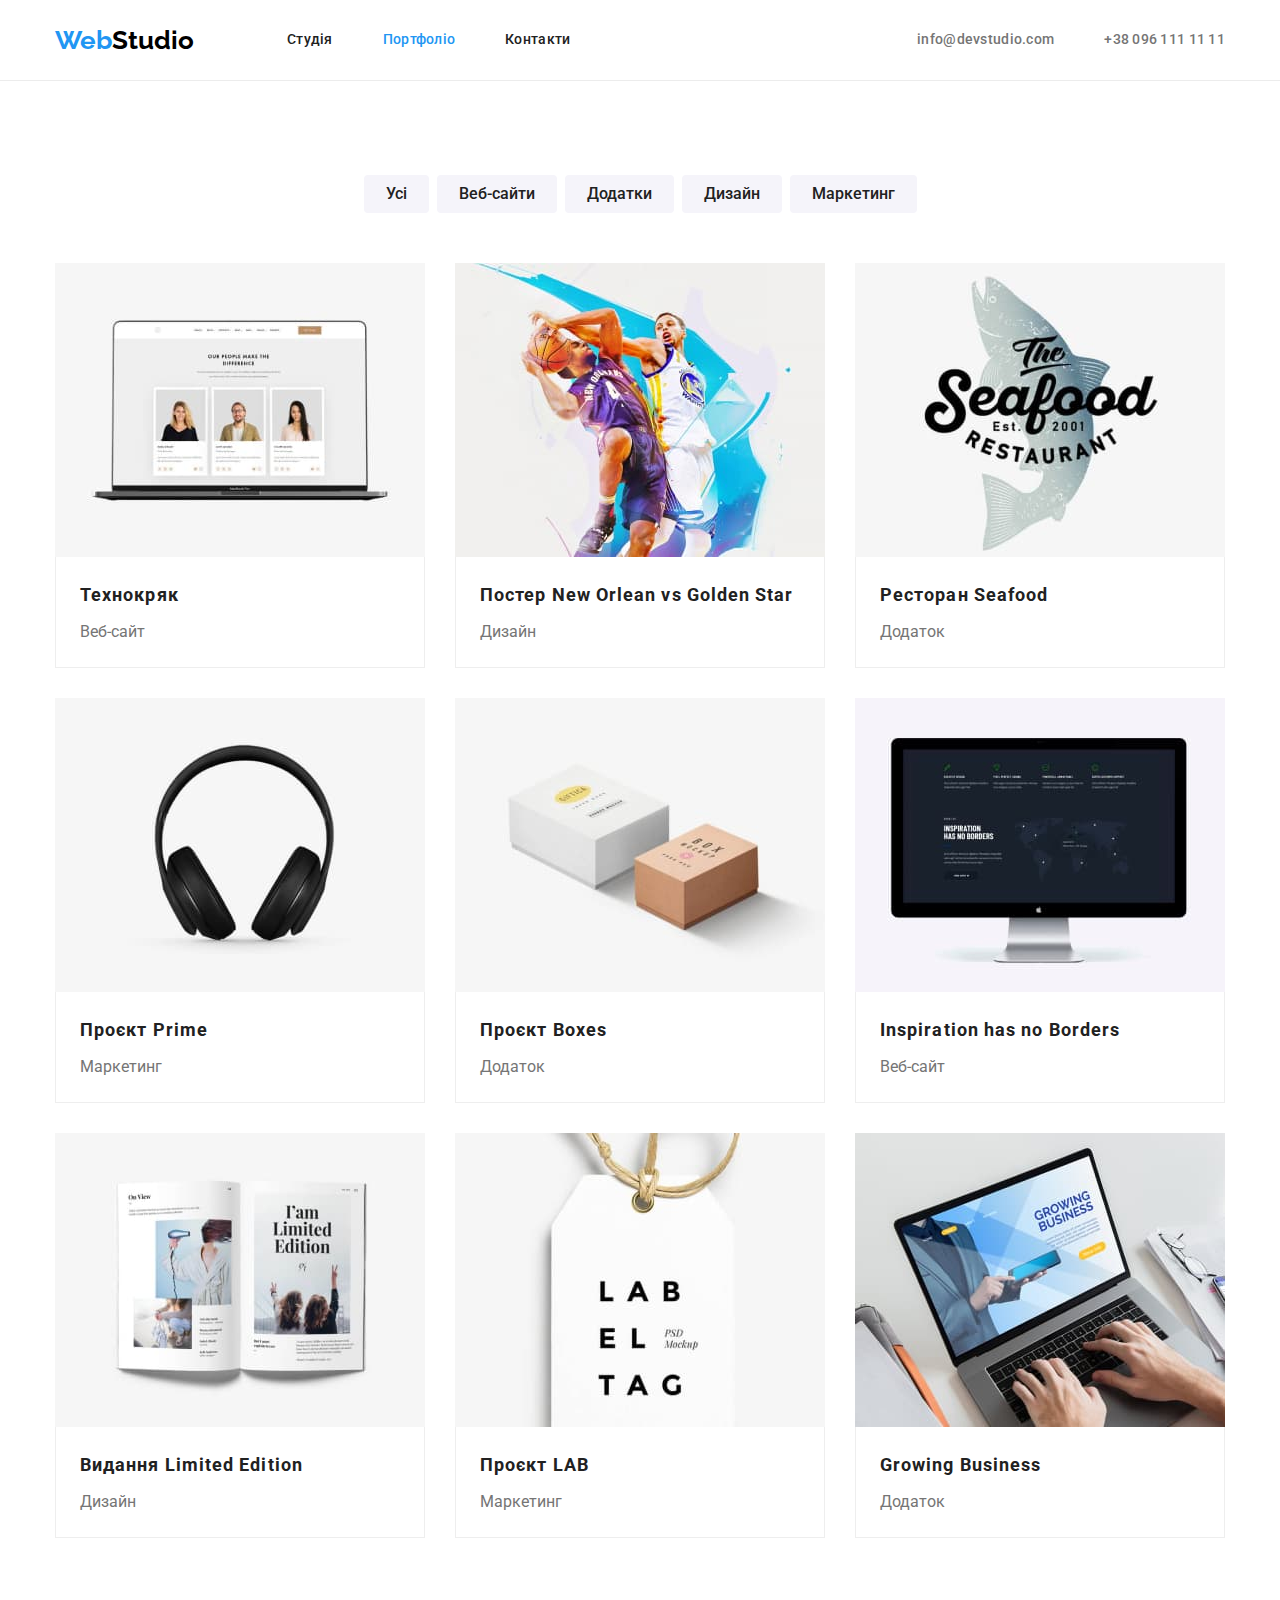
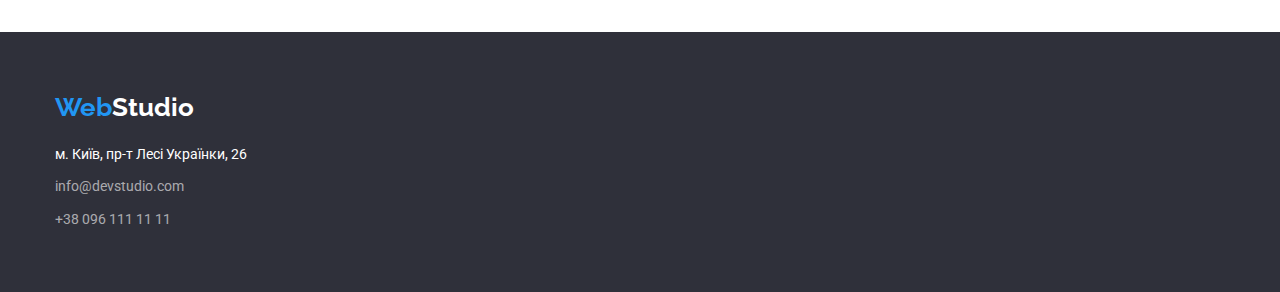
==== commit 58504ada: "на проверку" ====
--- a/portfolio.html
+++ b/portfolio.html
@@ -14,9 +14,6 @@
     <link
       rel="stylesheet"
       href="https://cdnjs.cloudflare.com/ajax/libs/modern-normalize/1.1.0/modern-normalize.min.css"
-      integrity="sha512-wpPYUAdjBVSE4KJnH1VR1HeZfpl1ub8YT/NKx4PuQ5NmX2tKuGu6U/JRp5y+Y8XG2tV+wKQpNHVUX03MfMFn9Q=="
-      crossorigin="anonymous"
-      referrerpolicy="no-referrer"
     />
     <link rel="stylesheet" href="./css/styles.css" />
   </head>
@@ -24,10 +21,10 @@
     <!----- HEADER ----->
     <header class="header">
       <div class="container header-container">
-        <a href="./index.html" lang="en" class="logo-link current"
+        <a href="./index.html" lang="en" class="logo-link link current"
           ><span class="style">Web</span>Studio</a
         >
-        <nav>
+        <nav class="navigation">
           <ul class="site-nav list">
             <li class="item"><a href="./index.html" class="link">Студія</a></li>
             <li class="item"><a href="./portfolio.html" class="link current">Портфоліо</a></li>
@@ -160,7 +157,7 @@
     <!----- FOOTER ----->
     <footer class="footer">
       <div class="container footer-container">
-        <a href="./index.html" lang="en" class="footer-logo logo-link current"
+        <a href="./index.html" lang="en" class="footer-logo logo-link link current"
           ><span class="style">Web</span><span class="part">Studio</span></a
         >
         <address class="address">
@@ -170,14 +167,14 @@
                 href="https://www.google.com/maps/place/%D0%B1%D1%83%D0%BB.+%D0%9B%D0%B5%D1%81%D0%B8+%D0%A3%D0%BA%D1%80%D0%B0%D0%B8%D0%BD%D0%BA%D0%B8,+26,+%D0%9A%D0%B8%D0%B5%D0%B2,+02000/@50.4265807,30.5361971,17z/data=!3m1!4b1!4m5!3m4!1s0x40d4cf0e033ecbe9:0x57a4dffefec77da0!8m2!3d50.4265807!4d30.5383858"
                 target="_blank"
                 rel="noopener noreferrer"
-                class="aside"
+                class="aside link"
                 >м. Київ, пр-т Лесі Українки, 26</a
               >
             </li>
-            <li class="footer-mail">
+            <li class="footer-contact footer-mail">
               <a href="mailto:info@devstudio.com" class="link">info@devstudio.com</a>
             </li>
-            <li class="footer-phone">
+            <li class="footer-contact footer-phone">
               <a href="tel:+380961111111" class="link">+38 096 111 11 11</a>
             </li>
           </ul>
--- a/css/styles.css
+++ b/css/styles.css
@@ -7,9 +7,7 @@
 
 body {
   background-color: var(--primary-white-color);
-  color: var(--primary-text-color);
   font-family: Roboto, sans-serif;
-  letter-spacing: 0.03em;
 }
 
 .visually-hidden {
@@ -60,16 +58,22 @@
 .list {
   list-style: none;
 }
+.link {
+  text-decoration: none;
+}
 
 /*------------- HEADER ------------*/
 .header {
-  border: 1px solid #ececec;
+  border-bottom: 1px solid #ececec;
 }
 .header-container {
   display: flex;
   align-items: center;
 }
-.site-navigation {
+.navigation {
+  padding-left: 93px;
+}
+.site-nav {
   display: flex;
 }
 .contact-nav {
@@ -84,17 +88,12 @@
   font-weight: 700;
   font-size: 26px;
   line-height: 1.19;
-  text-decoration: none;
 }
 .logo-link .style {
   color: var(--accent-color);
 }
 /* SITE-NAV */
-.site-nav {
-  display: flex;
-  margin-left: 93px;
-  align-items: center;
-}
+
 .site-nav .item:not(:last-child) {
   margin-right: 50px;
 }
@@ -109,7 +108,6 @@
   font-size: 14px;
   line-height: 1.14;
   letter-spacing: 0.02em;
-  text-decoration: none;
 }
 .site-nav .link:hover,
 .site-nav .link:focus {
@@ -127,7 +125,6 @@
 }
 .contact-nav .link {
   color: var(--primary-text-color);
-  text-decoration: none;
 }
 .contact-nav .link:hover,
 .contact-nav .link:focus {
@@ -157,10 +154,11 @@
   text-transform: uppercase;
 }
 .button-text {
+  border: none;
   background-color: var(--accent-color);
   color: var(--primary-white-color);
   font-weight: 700;
-  font-size: 16px;
+
   line-height: 1.87;
 
   letter-spacing: 0.06em;
@@ -169,8 +167,10 @@
 
   box-shadow: 0px 4px 4px rgba(0, 0, 0, 0.15);
 }
+.button-text:hover,
+.button-text:focus,
 .button-text:active {
-  background: #188ce8;
+  background-color: #188ce8;
 }
 
 /* FEATURE */
@@ -185,12 +185,12 @@
 .feature-list .title {
   margin-bottom: 10px;
   color: var(--title-text-color);
-  font-weight: 700;
   font-size: 14px;
   line-height: 1.14;
   text-transform: uppercase;
 }
 .feature-list .text {
+  color: var(--primary-text-color);
   font-size: 14px;
   line-height: 1.71;
 }
@@ -202,7 +202,7 @@
 .section-title {
   padding-bottom: 50px;
   color: var(--title-text-color);
-  font-weight: 700;
+
   font-size: 36px;
   line-height: 1.16;
   text-align: center;
@@ -219,7 +219,7 @@
 .team-title {
   padding-bottom: 50px;
   color: var(--title-text-color);
-  font-weight: 700;
+
   font-size: 36px;
   line-height: 1.16;
   text-align: center;
@@ -229,26 +229,25 @@
   gap: 30px;
 }
 .team-item {
-  background: #ffffff;
+  background-color: var(--primary-white-color);
   box-shadow: 0px 1px 3px rgba(0, 0, 0, 0.12), 0px 1px 1px rgba(0, 0, 0, 0.14),
     0px 2px 1px rgba(0, 0, 0, 0.2);
   border-radius: 0px 0px 4px 4px;
 }
-
+.description-team {
+  padding-top: 30px;
+  padding-bottom: 30px;
+  text-align: center;
+  line-height: 1.18;
+}
 .team-list {
-  margin-top: 30px;
   margin-bottom: 10px;
   color: var(--title-text-color);
   font-weight: 500;
   font-size: 16px;
-  line-height: 1.18;
-  text-align: center;
 }
 .team-text {
-  margin-bottom: 30px;
-  font-size: 16px;
-  line-height: 1.18;
-  text-align: center;
+  color: var(--primary-text-color);
 }
 /*--------------- FOOTER -------------*/
 .footer {
@@ -277,7 +276,6 @@
   color: var(--primary-white-color);
   font-size: 14px;
   line-height: 1.71;
-  text-decoration: none;
 }
 .footer .aside:hover,
 .footer .aside:focus {
@@ -287,20 +285,17 @@
   margin-bottom: 9px;
 }
 
-.footer .link {
+.footer-contact .link {
   color: rgba(255, 255, 255, 0.6);
   font-size: 14px;
   line-height: 1.71;
-  text-decoration: none;
 }
 .footer .link:hover,
 .footer .link:focus {
   color: var(--accent-color);
 }
 /*---- BUTTON ----*/
-.section.section-operation {
-  display: flex;
-}
+
 .button-items {
   display: flex;
 
@@ -336,19 +331,19 @@
 .box {
   padding: 20px 24px;
 
-  background: #ffffff;
+  background-color: var(--primary-white-color);
   border: 1px solid #eeeeee;
   border-top: none;
 }
 .operation-title {
   margin-bottom: 4px;
   color: var(--title-text-color);
-  font-weight: 700;
+
   font-size: 18px;
   line-height: 2;
   letter-spacing: 0.06em;
 }
 .operation-text {
-  font-size: 16px;
+  color: var(--primary-text-color);
   line-height: 1.87;
 }
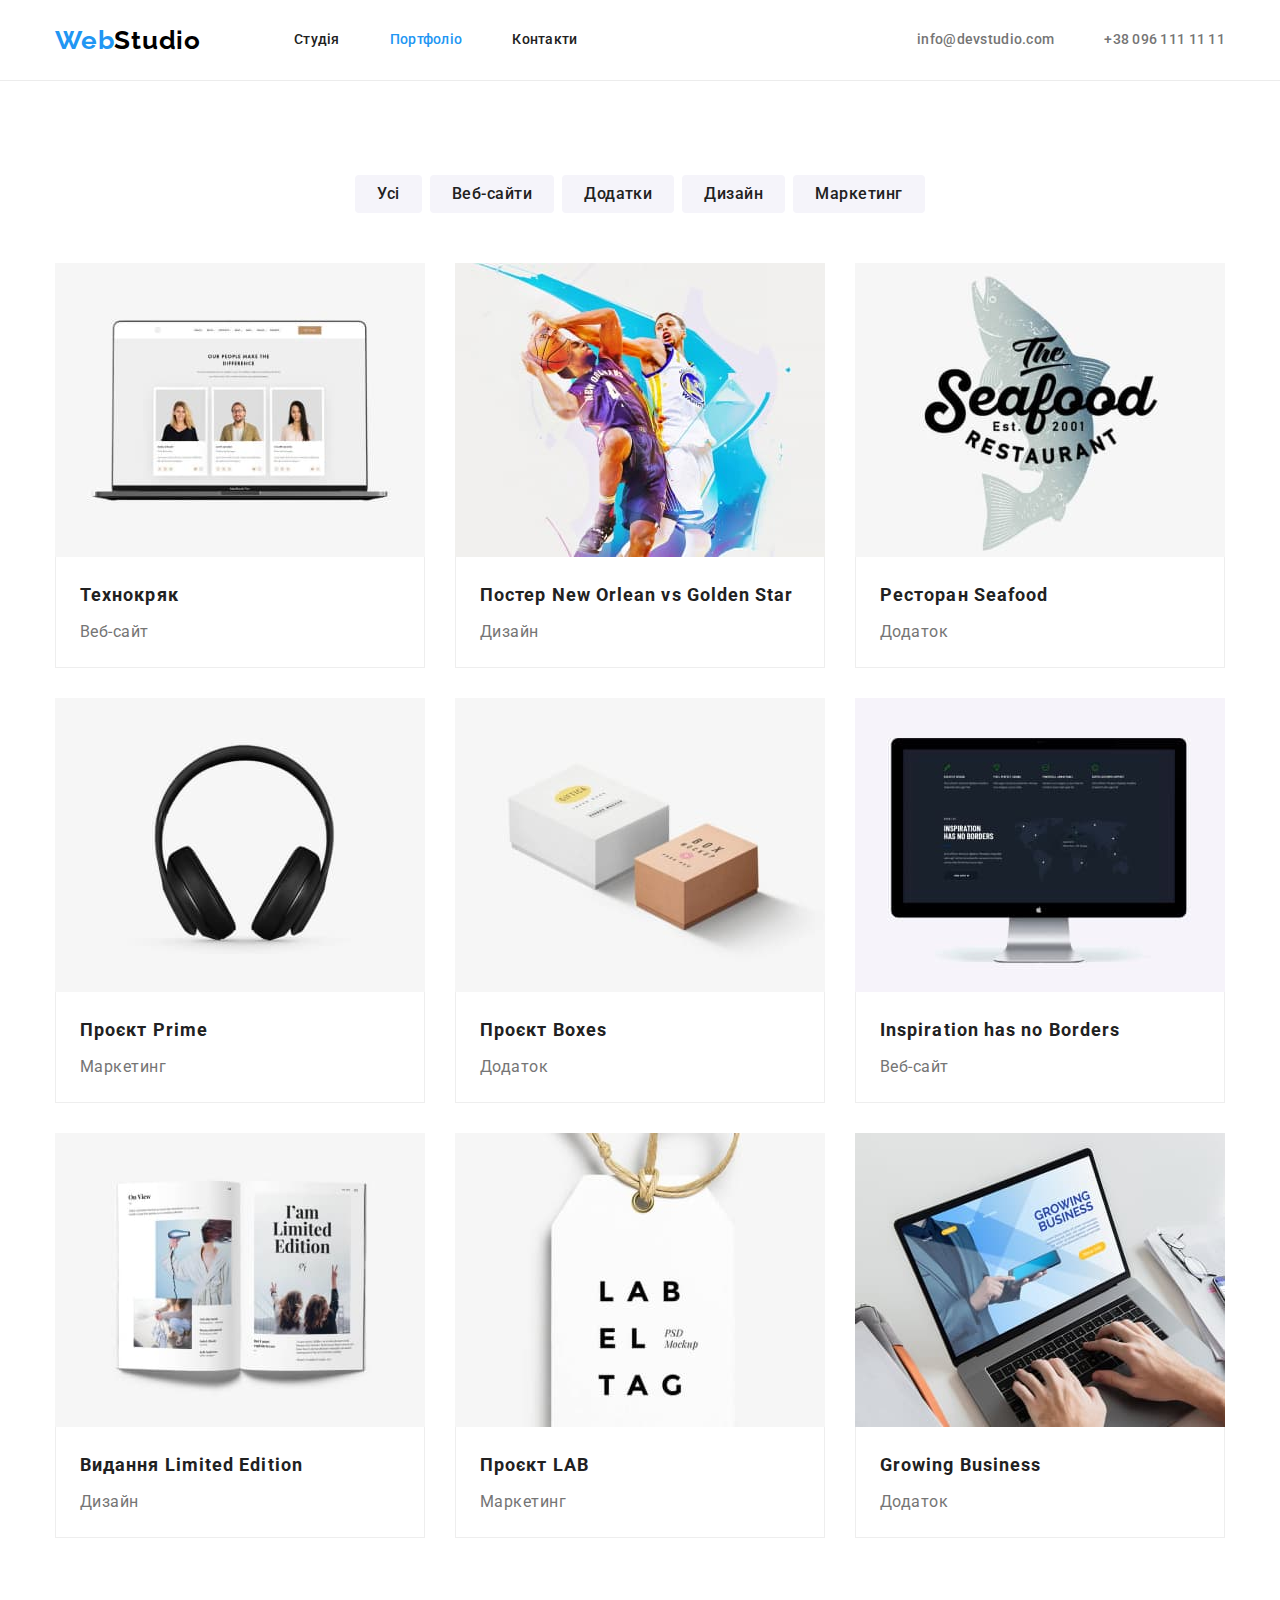
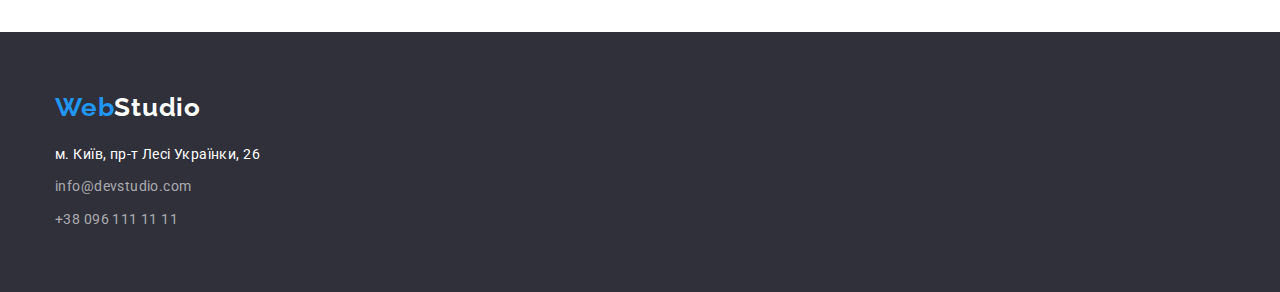
==== commit 1d47244d: "lasttt" ====
--- a/portfolio.html
+++ b/portfolio.html
@@ -18,7 +18,7 @@
     <link rel="stylesheet" href="./css/styles.css" />
   </head>
   <body>
-    <!----- HEADER ----->
+    <!-- HEADER -->
     <header class="header">
       <div class="container header-container">
         <a href="./index.html" lang="en" class="logo-link link current"
@@ -154,7 +154,7 @@
       </section>
     </main>
 
-    <!----- FOOTER ----->
+    <!-- FOOTER -->
     <footer class="footer">
       <div class="container footer-container">
         <a href="./index.html" lang="en" class="footer-logo logo-link link current"
--- a/css/styles.css
+++ b/css/styles.css
@@ -3,6 +3,14 @@
   --title-text-color: #212121;
   --accent-color: #2196f3;
   --primary-white-color: #ffffff;
+  --accent-background-color: #2f303a;
+  --second-background-color: #f5f4fa;
+  --border-color: #eeeeee;
+  --header-border-color: #ececec;
+  --button-focus-color: #188ce8;
+  --logo-color: #000000;
+  --footer-contact-color: rgba(255, 255, 255, 0.6);
+  --button-shadow-color: rgba(0, 0, 0, 0.15);
 }
 
 body {
@@ -33,12 +41,6 @@
   margin: 0;
 }
 
-ul,
-ol {
-  margin: 0;
-  padding-left: 0;
-}
-
 img {
   display: block;
 }
@@ -57,6 +59,8 @@
 
 .list {
   list-style: none;
+  margin: 0;
+  padding-left: 0;
 }
 .link {
   text-decoration: none;
@@ -64,7 +68,7 @@
 
 /*------------- HEADER ------------*/
 .header {
-  border-bottom: 1px solid #ececec;
+  border-bottom: 1px solid var(--header-border-color);
 }
 .header-container {
   display: flex;
@@ -83,11 +87,12 @@
 /* LOGO */
 .logo-link {
   padding: 24px 0;
-  color: #000000;
+  color: var(--logo-color);
   font-family: Raleway;
   font-weight: 700;
   font-size: 26px;
   line-height: 1.19;
+  letter-spacing: 0.03em;
 }
 .logo-link .style {
   color: var(--accent-color);
@@ -136,7 +141,7 @@
   padding-top: 200px;
   padding-bottom: 200px;
   text-align: center;
-  background-color: #2f303a;
+  background-color: var(--accent-background-color);
 }
 .hero-title {
   max-width: 696px;
@@ -165,12 +170,12 @@
   border-radius: 4px;
   padding: 10px 32px;
 
-  box-shadow: 0px 4px 4px rgba(0, 0, 0, 0.15);
+  box-shadow: 0px 4px 4px var(--button-shadow-color);
 }
 .button-text:hover,
 .button-text:focus,
 .button-text:active {
-  background-color: #188ce8;
+  background-color: var(--button-focus-color);
 }
 
 /* FEATURE */
@@ -182,17 +187,24 @@
   display: flex;
   gap: 30px;
 }
+.feature {
+  flex-basis: calc((100% - 3 * 30px) / 4);
+}
 .feature-list .title {
   margin-bottom: 10px;
   color: var(--title-text-color);
   font-size: 14px;
   line-height: 1.14;
+  letter-spacing: 0.03em;
   text-transform: uppercase;
+  width: 270px;
 }
 .feature-list .text {
   color: var(--primary-text-color);
   font-size: 14px;
   line-height: 1.71;
+  letter-spacing: 0.03em;
+  width: 270px;
 }
 
 /* WORK */
@@ -206,15 +218,19 @@
   font-size: 36px;
   line-height: 1.16;
   text-align: center;
+  letter-spacing: 0.03em;
 }
 .work-list {
   display: flex;
   gap: 30px;
+}
+.work-item {
+  flex-basis: calc((100% - 2 * 30px) / 3);
 }
 
 /* TEAM */
 .section-team {
-  background-color: #f5f4fa;
+  background-color: var(--second-background-color);
 }
 .team-title {
   padding-bottom: 50px;
@@ -223,6 +239,7 @@
   font-size: 36px;
   line-height: 1.16;
   text-align: center;
+  letter-spacing: 0.03em;
 }
 .team-items {
   display: flex;
@@ -233,6 +250,7 @@
   box-shadow: 0px 1px 3px rgba(0, 0, 0, 0.12), 0px 1px 1px rgba(0, 0, 0, 0.14),
     0px 2px 1px rgba(0, 0, 0, 0.2);
   border-radius: 0px 0px 4px 4px;
+  flex-basis: calc((100% - 3 * 30px) / 4);
 }
 .description-team {
   padding-top: 30px;
@@ -245,18 +263,19 @@
   color: var(--title-text-color);
   font-weight: 500;
   font-size: 16px;
+  letter-spacing: 0.03em;
 }
 .team-text {
   color: var(--primary-text-color);
+  letter-spacing: 0.03em;
 }
 /*--------------- FOOTER -------------*/
 .footer {
-  background-color: #2f303a;
-}
-.footer-container {
+  background-color: var(--accent-background-color);
   padding-top: 60px;
   padding-bottom: 60px;
 }
+
 .address {
   font-style: normal;
 }
@@ -264,6 +283,7 @@
   display: inline-block;
   margin-bottom: 20px;
   padding: 0;
+  letter-spacing: 0.03em;
 }
 .part {
   color: var(--primary-white-color);
@@ -276,6 +296,7 @@
   color: var(--primary-white-color);
   font-size: 14px;
   line-height: 1.71;
+  letter-spacing: 0.03em;
 }
 .footer .aside:hover,
 .footer .aside:focus {
@@ -286,9 +307,10 @@
 }
 
 .footer-contact .link {
-  color: rgba(255, 255, 255, 0.6);
+  color: var(--footer-contact-color);
   font-size: 14px;
   line-height: 1.71;
+  letter-spacing: 0.03em;
 }
 .footer .link:hover,
 .footer .link:focus {
@@ -305,10 +327,11 @@
 
 .button-link {
   padding: 6px 22px;
-  background-color: #f5f4fa;
+  background-color: var(--second-background-color);
   color: var(--title-text-color);
   font-weight: 500;
   line-height: 1.62;
+  letter-spacing: 0.03em;
   border: none;
   border-radius: 4px;
 }
@@ -328,11 +351,14 @@
   flex-wrap: wrap;
   gap: 30px;
 }
+.operation-list {
+  flex-basis: calc((100% - 2 * 30px) / 3);
+}
 .box {
   padding: 20px 24px;
 
   background-color: var(--primary-white-color);
-  border: 1px solid #eeeeee;
+  border: 1px solid var(--border-color);
   border-top: none;
 }
 .operation-title {
@@ -346,4 +372,5 @@
 .operation-text {
   color: var(--primary-text-color);
   line-height: 1.87;
-}
+  letter-spacing: 0.03em;
+}
